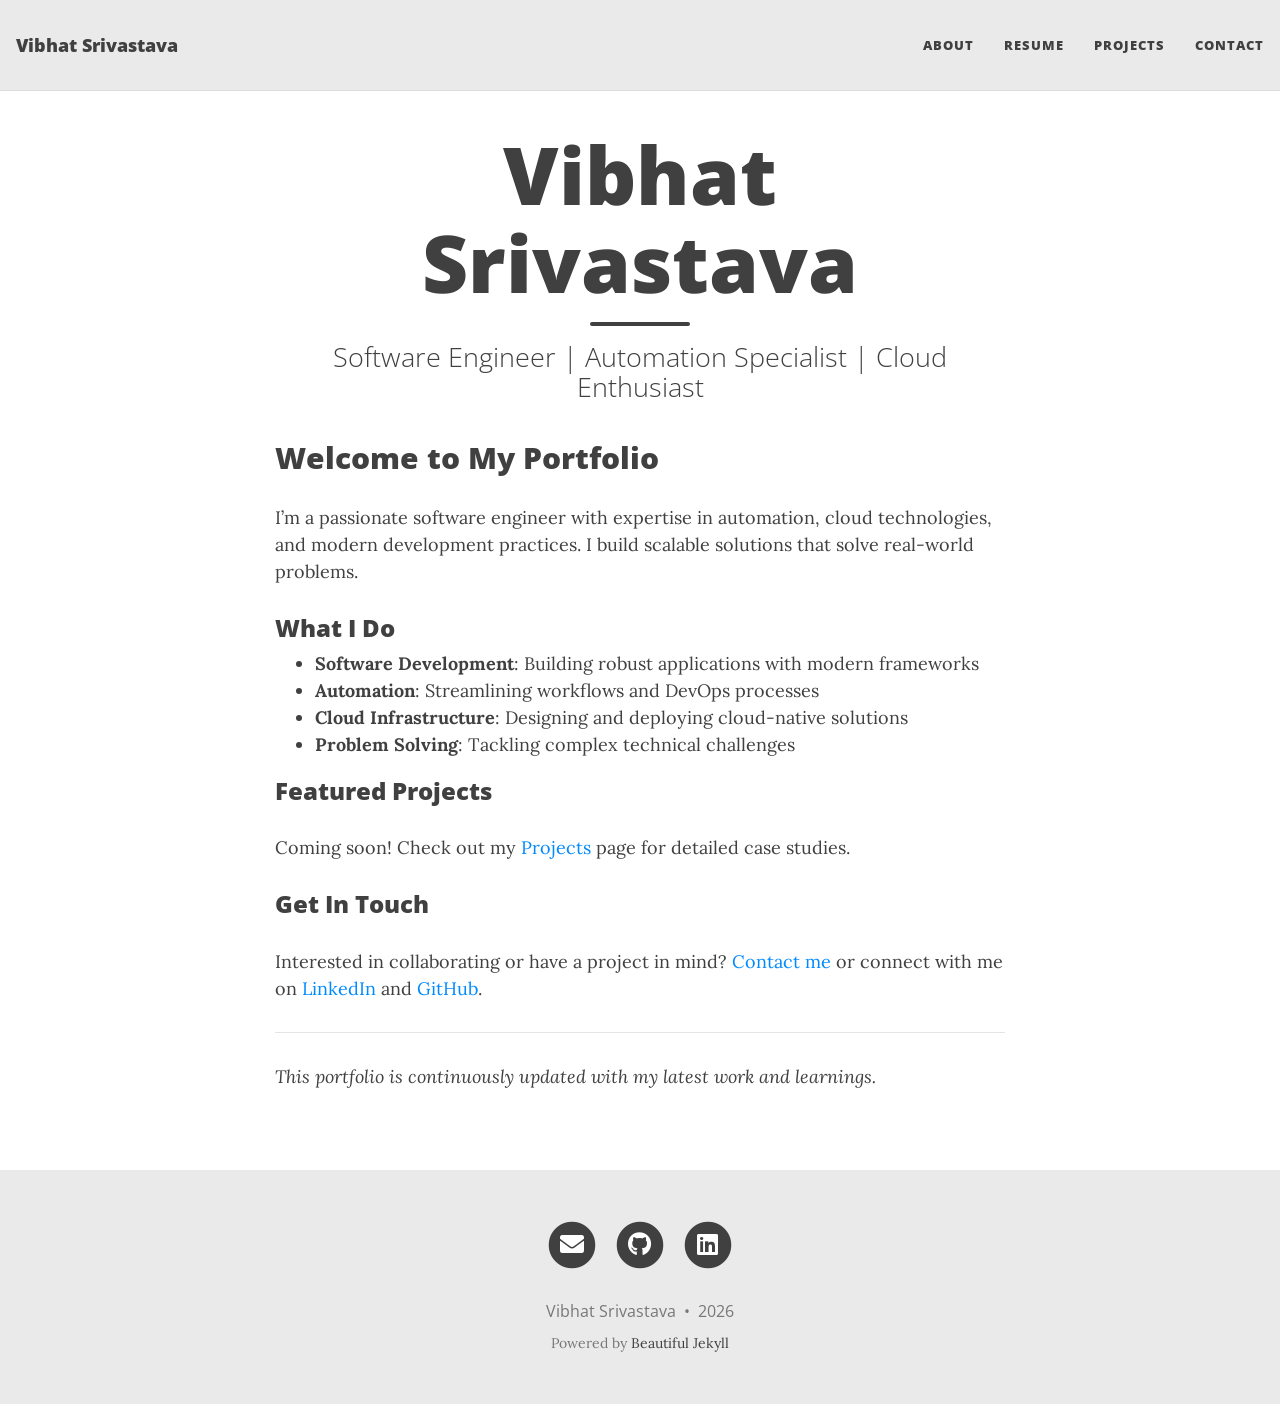
==== index.html @ f40b80e8 "Deploy from Profile_Builder vibhatsrivastava/Profile_Builder@65c40699f77dfc4fd9134f601253eb0b5673ef9" ====
<!DOCTYPE html>
<html lang="en">
<!-- Beautiful Jekyll 6.0.1 | Copyright Dean Attali 2023 -->
<head>
  <meta charset="utf-8">
  <meta name="viewport" content="width=device-width, initial-scale=1, shrink-to-fit=no">

  

  

  <title>Vibhat Srivastava</title>

  
  <meta name="author" content="Vibhat Srivastava">
  

  <meta name="description" content="Software Engineer | Automation Specialist | Cloud Enthusiast">

  

  

  

  

  

  

  


  
    
      
  <link href="https://stackpath.bootstrapcdn.com/bootstrap/4.4.1/css/bootstrap.min.css" rel="stylesheet" integrity="sha384-Vkoo8x4CGsO3+Hhxv8T/Q5PaXtkKtu6ug5TOeNV6gBiFeWPGFN9MuhOf23Q9Ifjh" crossorigin="anonymous">


    
      
  <link rel="stylesheet" href="https://cdnjs.cloudflare.com/ajax/libs/font-awesome/5.12.1/css/all.min.css">


    
      
  <link rel="stylesheet" href="https://fonts.googleapis.com/css?family=Lora:400,700,400italic,700italic">


    
      
  <link rel="stylesheet" href="https://fonts.googleapis.com/css?family=Open+Sans:300italic,400italic,600italic,700italic,800italic,400,300,600,700,800">


    
  

  
    
      <link rel="stylesheet" href="/assets/css/bootstrap-social.css">
    
      <link rel="stylesheet" href="/assets/css/beautifuljekyll.css">
    
  

  

  
  
  

  

  
  <meta property="og:site_name" content="Vibhat Srivastava">
  <meta property="og:title" content="Vibhat Srivastava">
  <meta property="og:description" content="Software Engineer | Automation Specialist | Cloud Enthusiast">

  

  
  <meta property="og:type" content="website">
  <meta property="og:url" content="https://serverautomation.in/">
  <link rel="canonical" href="https://serverautomation.in/">
  

  
  <meta name="twitter:card" content="summary">
  
  <meta name="twitter:site" content="@">
  <meta name="twitter:creator" content="@">

  <meta property="twitter:title" content="Vibhat Srivastava">
  <meta property="twitter:description" content="Software Engineer | Automation Specialist | Cloud Enthusiast">

  

  


  

  

</head>


<body>

  


  <nav class="navbar navbar-expand-xl navbar-light fixed-top navbar-custom top-nav-regular"><a class="navbar-brand" href="https://serverautomation.in/">Vibhat Srivastava</a><button class="navbar-toggler" type="button" data-toggle="collapse" data-target="#main-navbar" aria-controls="main-navbar" aria-expanded="false" aria-label="Toggle navigation">
    <span class="navbar-toggler-icon"></span>
  </button>

  <div class="collapse navbar-collapse" id="main-navbar">
    <ul class="navbar-nav ml-auto">
          <li class="nav-item">
            <a class="nav-link" href="/about">About</a>
          </li>
          <li class="nav-item">
            <a class="nav-link" href="/resume">Resume</a>
          </li>
          <li class="nav-item">
            <a class="nav-link" href="/projects">Projects</a>
          </li>
          <li class="nav-item">
            <a class="nav-link" href="/contact">Contact</a>
          </li></ul>
  </div>

  

  

</nav>





  <!-- TODO this file has become a mess, refactor it -->







<header class="header-section ">

<div class="intro-header no-img">
  <div class="container-md">
    <div class="row">
      <div class="col-xl-8 offset-xl-2 col-lg-10 offset-lg-1">
        <div class="page-heading">
          <h1>Vibhat Srivastava</h1>
          
            
              <hr class="small">
              <span class="page-subheading">Software Engineer | Automation Specialist | Cloud Enthusiast</span>
            
          

          
        </div>
      </div>
    </div>
  </div>
</div>
</header>





<div class=" container-md " role="main">
  <div class="row">
    <div class=" col-xl-8 offset-xl-2 col-lg-10 offset-lg-1 ">
      

      <h2 id="welcome-to-my-portfolio">Welcome to My Portfolio</h2>

<p>I’m a passionate software engineer with expertise in automation, cloud technologies, and modern development practices. I build scalable solutions that solve real-world problems.</p>

<h3 id="what-i-do">What I Do</h3>

<ul>
  <li><strong>Software Development</strong>: Building robust applications with modern frameworks</li>
  <li><strong>Automation</strong>: Streamlining workflows and DevOps processes</li>
  <li><strong>Cloud Infrastructure</strong>: Designing and deploying cloud-native solutions</li>
  <li><strong>Problem Solving</strong>: Tackling complex technical challenges</li>
</ul>

<h3 id="featured-projects">Featured Projects</h3>

<p>Coming soon! Check out my <a href="/projects">Projects</a> page for detailed case studies.</p>

<h3 id="get-in-touch">Get In Touch</h3>

<p>Interested in collaborating or have a project in mind? <a href="/contact">Contact me</a> or connect with me on <a href="https://linkedin.com/in/vibhat-srivastava">LinkedIn</a> and <a href="https://github.com/vibhatsrivastava">GitHub</a>.</p>

<hr />

<p><em>This portfolio is continuously updated with my latest work and learnings.</em></p>




<!-- role="list" needed so that `list-style: none` in Safari doesn't remove the list semantics -->
<ul class="posts-list list-unstyled" role="list">
  
</ul>




      

      

    </div>
  </div>
</div>


  <footer>
  <div class="container-md beautiful-jekyll-footer">
    <div class="row">
      <div class="col-xl-8 offset-xl-2 col-lg-10 offset-lg-1">
      <ul class="list-inline text-center footer-links"><li class="list-inline-item">
    <a href="mailto:your-email@example.com" title="Email me">
      <span class="fa-stack fa-lg" aria-hidden="true">
        <i class="fas fa-circle fa-stack-2x"></i>
        <i class="fas fa-envelope fa-stack-1x fa-inverse"></i>
      </span>
      <span class="sr-only">Email me</span>
   </a>
  </li><li class="list-inline-item">
    <a href="https://github.com/vibhatsrivastava" title="GitHub">
      <span class="fa-stack fa-lg" aria-hidden="true">
        <i class="fas fa-circle fa-stack-2x"></i>
        <i class="fab fa-github fa-stack-1x fa-inverse"></i>
      </span>
      <span class="sr-only">GitHub</span>
   </a>
  </li><li class="list-inline-item">
    <a href="https://linkedin.com/in/vibhat-srivastava" title="LinkedIn">
      <span class="fa-stack fa-lg" aria-hidden="true">
        <i class="fas fa-circle fa-stack-2x"></i>
        <i class="fab fa-linkedin fa-stack-1x fa-inverse"></i>
      </span>
      <span class="sr-only">LinkedIn</span>
   </a>
  </li></ul>

      
      <p class="copyright text-muted">
      
        Vibhat Srivastava
        &nbsp;&bull;&nbsp;
      
      2026

      

      

      

      </p>
      <p class="theme-by text-muted">
        Powered by
        <a href="https://beautifuljekyll.com">Beautiful Jekyll</a>
      </p>
      </div>
    </div>
  </div>
</footer>


  
  
    
  <script src="https://code.jquery.com/jquery-3.5.1.slim.min.js" integrity="sha256-4+XzXVhsDmqanXGHaHvgh1gMQKX40OUvDEBTu8JcmNs=" crossorigin="anonymous"></script>


  
    
  <script src="https://cdn.jsdelivr.net/npm/popper.js@1.16.0/dist/umd/popper.min.js" integrity="sha384-Q6E9RHvbIyZFJoft+2mJbHaEWldlvI9IOYy5n3zV9zzTtmI3UksdQRVvoxMfooAo" crossorigin="anonymous"></script>


  
    
  <script src="https://stackpath.bootstrapcdn.com/bootstrap/4.4.1/js/bootstrap.min.js" integrity="sha384-wfSDF2E50Y2D1uUdj0O3uMBJnjuUD4Ih7YwaYd1iqfktj0Uod8GCExl3Og8ifwB6" crossorigin="anonymous"></script>


  



  
    <!-- doing something a bit funky here because I want to be careful not to include JQuery twice! -->
    
      <script src="/assets/js/beautifuljekyll.js"></script>
    
  









</body>
</html>
---- assets/css/beautifuljekyll.css ----
@import url("pygment_highlights.css");

/* --- General --- */

html {
  font-size: 100%
}

body {
  font-family: 'Lora', 'Times New Roman', serif;
  font-size: 1.125rem;
  color: #404040;
  position: relative;
  background-color: #FFFFFF;
  
  overflow-wrap: break-word;
}
p {
  line-height: 1.5;
  margin: 1.875rem 0;
}
h1,h2,h3,h4,h5,h6 {
  font-family: 'Open Sans', 'Helvetica Neue', Helvetica, Arial, sans-serif;
  font-weight: 800;
  line-height: 1.1;
}
h1 {
  font-size: 2.25rem;
}
h2 {
  font-size: 1.875rem;
}
h3 {
  font-size: 1.5rem;
}
h4 {
  font-size: 1.125rem;
}
h1, h2, h3, h4 {
  margin-top: 1.25rem;
}
a {
  color: #008AFF;
}
a:hover,
a:focus {
  color: #0085A1;
}
blockquote {
  color: #808080;
  font-style: italic;
}
blockquote p:first-child {
  margin-top: 0;
}
hr.small {
  max-width: 6.25rem;
  margin: 1rem auto;
  border-width: 0.25rem;
  border-color: inherit;
  border-radius: 0.1875rem;
}

/* fix in-page anchors to not be behind fixed header */
:target:before {
  content: "";
  display: block;
  height: 3.125rem; /* navbar height */
  margin: -3.125rem 0 0;
}

.hideme {
  display: none;
}

::-moz-selection {
  color: #fff;
  text-shadow: none;
  background-color: #0085A1;
}
::selection {
  color: #fff;
  text-shadow: none;
  background-color: #0085A1;
}
img::selection {
  color: #fff;
  background: transparent;
}
img::-moz-selection {
  color: #fff;
  background: transparent;
}

img {
  max-width: 100%;
}

.linked-section {
  padding-top: 3.75rem;
  margin-top: -1.5625rem;
}

/* Comments */

.disqus-comments {
  margin-top: 1.875rem;
}

@media (min-width: 768px) {
  .disqus-comments {
    margin-top: 2.5rem;
  }
}

/* --- Navbar --- */

.navbar-custom {
  background-color: #EAEAEA;
  border-bottom: 1px solid #DDDDDD;
  font-family: 'Open Sans', 'Helvetica Neue', Helvetica, Arial, sans-serif;
  
  -webkit-transition: padding .5s ease-in-out;
  -moz-transition: padding .5s ease-in-out;
  transition: padding .5s ease-in-out;
}

.navbar-custom,
.navbar-custom.top-nav-short,
.navbar-custom.top-nav-short-permanent {
  padding-top: 0;
  padding-bottom: 0;
}

.navbar-custom .navbar-brand {
  line-height: 1.5;
  padding-top: 0.625rem;
  padding-bottom: 0.625rem;
  font-size: 1.125rem;
}

.navbar-custom .navbar-brand-logo {
  -webkit-transition: padding .5s ease-in-out;
  -moz-transition: padding .5s ease-in-out;
  transition: padding .5s ease-in-out;
}

.navbar-custom .navbar-brand-logo,
.navbar-custom.top-nav-short .navbar-brand-logo,
.navbar-custom.top-nav-short-permanent .navbar-brand-logo {
  padding-top: 0.3125rem;
  padding-bottom: 0.3125rem;
}

.navbar-custom .navbar-brand-logo img {
  -webkit-transition: height .5s ease-in-out;
  -moz-transition: height .5s ease-in-out;
  transition: height .5s ease-in-out;
}

.navbar-custom .navbar-brand-logo img,
.navbar-custom.top-nav-short .navbar-brand-logo img,
.navbar-custom.top-nav-short-permanent .navbar-brand-logo img {
  height: 2.5rem;
}

.navbar-custom .navbar-nav .nav-item {
  text-transform: uppercase;
  font-size: 0.8125rem;
  letter-spacing: 0.0625rem;
}

.navbar-custom .navbar-nav .nav-link {
  padding-top: 0;
  padding-bottom: 0;
  line-height: 1.25rem;
  padding-top: 0.9375rem;
  padding-bottom: 0.9375rem;
}

.navbar-custom .navbar-brand,
.navbar-custom .navbar-nav .nav-link {
  font-weight: 800;
  color: #404040;
}

.navbar-toggler {
  font-size: 1rem;
  margin: 0.5rem 0;
}
.navbar-custom .navbar-toggler:focus,
.navbar-custom .navbar-toggler:hover {
  background-color: initial;
}

.navbar-custom .navbar-toggler[aria-expanded="true"] {
  background-color: rgba(0, 0, 0, 0.2);
}

.dropdown-toggle::after {
  border-width: 0.4em;
}

@media (min-width: 1200px) {
  .navbar-custom {
    padding-top: 1.25rem;
    padding-bottom: 1.25rem;
  }

  .navbar-custom .navbar-brand-logo {
    padding-top: 0;
    padding-bottom: 0;
  }

  .navbar-custom .navbar-brand-logo img {
    height: 3.125rem;
  }

  .navbar-expand-xl .navbar-nav .nav-link {
    padding-left: 0.9375rem;
    padding-right: 0.9375rem;
  }

  .navbar-expand-xl .navbar-nav .nav-item:not(.dropdown):last-child .nav-link {
    padding-right: 0;
  }
}

@media (min-width: 1200px) {
  .navbar-custom .nav-item.dropdown:hover {
    background: rgba(0, 0, 0, 0.1);
  }
}

.navbar-custom .nav-item.dropdown.show {
  background: rgba(0, 0, 0, 0.2);
}

.navbar-custom .nav-item.dropdown .dropdown-menu {
  margin-top: 0;
  font-size: 1em;
  border: 0;
  padding: 0;
  
  min-width: 0;
  width: 100%;
  word-break: break-word;
  
}

.navbar-custom .nav-item.dropdown .dropdown-menu .dropdown-item {
  padding: 0.625rem;
  background-color: #EAEAEA;
  text-decoration: none !important;
  font-weight: normal;
  color: #404040;
  
  white-space: normal;
  
}

@media (min-width: 1200px) {
  .navbar-custom .nav-item.dropdown .dropdown-menu {
    text-align: center;
  }

  .navbar-custom .nav-item.dropdown .dropdown-menu .dropdown-item {
    padding-left: 0.625rem;
    border: 1px solid #DDDDDD;
    border-width: 0 1px 1px;
  }

  .navbar-custom .nav-item.dropdown .dropdown-menu .dropdown-item:first-child {
    border-top-width: 1px;
  }
}

@media (max-width: 1199px) {
  .navbar-custom .navbar-collapse {
    border-top: 1px solid #DDDDDD;
    margin: 0 -1rem;
  }

  .navbar-custom .navbar-nav {
    padding: 0.5rem 0;
  }

  .navbar-custom .navbar-nav .nav-link {
    padding: 0.675rem 0 0.675rem 1rem;
  }

  .navbar-custom .nav-item.dropdown.show {
    background: rgba(0, 0, 0, 0.2);
  }

  .navbar-custom .nav-item.dropdown .dropdown-menu .dropdown-item {
    padding-left: 2rem;
  }
}
.navbar-custom .navbar-brand:hover,
.navbar-custom .navbar-brand:focus ,
.navbar-custom .navbar-nav .nav-link:hover,
.navbar-custom .navbar-nav .nav-link:focus,
.navbar-custom .navbar-nav .dropdown-menu .dropdown-item:hover,
.navbar-custom .navbar-nav .dropdown-menu .dropdown-item:focus {
  color: #0085A1;
}

.navbar-custom .avatar-container {
  position: absolute;
  left: 50%;
  width: 3.125rem;
  bottom: -1.5rem;
  transition: opacity 0.5s ease-in-out;
  -webkit-transition: opacity 0.5s ease-in-out;
  -moz-transition: opacity 0.5s ease-in-out;
}
.navbar-custom.top-nav-short .avatar-container {
  opacity: 0;
  visibility: hidden;
  transition: visibility linear 0.5s, opacity 0.5s ease-in-out;
  -webkit-transition: visibility linear 0.5s, opacity 0.5s ease-in-out;
  -moz-transition: visibility linear 0.5s, opacity 0.5s ease-in-out;
}

.navbar-custom .avatar-container .avatar-img-border {
  width: 100%;
  margin-left: -50%;
  
    border-radius: 50%;
    box-shadow: 0 0 0.5rem rgba(0, 0, 0, .8);
    -webkit-box-shadow: 0 0 0.3125rem rgba(0, 0, 0, .8);
    -moz-box-shadow: 0 0 0.5rem rgba(0, 0, 0, .8);
  
}
.navbar-custom .avatar-container .avatar-img {
  width: 100%;
  
    border-radius: 50%;
  
  display: block;
}

.navbar-custom.top-nav-expanded .avatar-container {
  display: none;
}

@media (min-width: 1200px) {
  .navbar-custom.top-nav-regular .avatar-container {
    width: 6.25rem;
    bottom: -1.9375rem;
  }

  .navbar-custom.top-nav-regular .avatar-container .avatar-img-border {
    width: 100%;
    
    box-shadow: 1px 1px 2px rgba(0, 0, 0, .8);
    -webkit-box-shadow: 1px 1px 2px rgba(0, 0, 0, .8);
    -moz-box-shadow: 1px 1px 2px rgba(0, 0, 0, .8);
    
  }

  .navbar-custom.top-nav-regular .avatar-container .avatar-img {
    width: 100%;
  }
}

/* --- Footer --- */

footer {
  padding: 1.875rem 0;
  border-top: 1px #EAEAEA solid;
  margin-top: 3.125rem;
  font-size: 0.875rem;
  background-color: #EAEAEA;
  
}

footer p.text-muted {
  color: #777777 !important;
}

footer a {
  color: #404040;
}

footer a:hover,
footer a:focus {
  color: #0085A1;
}

footer .list-inline {
  margin: 0;
  padding: 0;
  margin-bottom: 1.875rem;
}
footer .copyright {
  font-family: 'Open Sans', 'Helvetica Neue', Helvetica, Arial, sans-serif;
  text-align: center;
  margin-bottom: 0;
  margin-top: 0;
}
footer .theme-by {
  text-align: center;
  margin: 0.625rem 0 0;
}
footer .footer-custom-content {
  text-align: center;
  margin-bottom: 0.9375rem;
  font-family: 'Open Sans', 'Helvetica Neue', Helvetica, Arial, sans-serif;
}

@media (min-width: 768px) {
  footer {
    padding: 3.125rem 0;
  }
  footer .footer-links {
    font-size: 1.125rem;
  }
  footer .copyright {
    font-size: 1rem;
  }
  footer .footer-custom-content {
    font-size: 1rem;
  }
}

/* --- Post preview (feed) --- */

.posts-list {
    margin: 0;
}

.post-preview {
  padding: 1.25rem 0;
  border-bottom: 1px solid #eee;
  overflow: hidden;
}

@media (min-width: 768px) {
  .post-preview {
    padding: 2.1875rem 0;
  }
}

.post-preview:last-child {
  border-bottom: 0;
}

.post-preview a {
  text-decoration: none;
  font-family: 'Open Sans', 'Helvetica Neue', Helvetica, Arial, sans-serif;
  color: #404040;
}

.post-preview a:focus,
.post-preview a:hover {
  text-decoration: none;
  color: #0085A1;
}

.post-preview .post-title {
  font-size: 1.875rem;
  margin-top: 0;
}
.post-preview .post-subtitle {
  margin: 0;
  font-weight: 300;
  margin-bottom: 0.625rem;
}
.post-preview .post-meta,
.post-heading .post-meta {
  color: #808080;
  font-size: 1.125rem;
  font-style: italic;
  margin: 0 0 0.625rem;
  font-family: 'Lora', 'Times New Roman', serif;
}
.post-heading .post-meta {
  display: inline-block;
}
@media (max-width: 767px) {
  .post-heading .post-meta {
    display: block;
    margin-bottom: 0;
  }
}
.post-heading .post-meta .middot {
  margin: 0 0.625rem;
}
.post-preview .post-entry {
  width: 100%;
}
.post-preview .post-image {
  float: right;
  margin-left: 0.625rem;
  height: 12rem;
  width: 12rem;
}
.post-preview .post-image {
  filter: grayscale(40%);
}
.post-preview .post-image:hover {
  filter: grayscale(0%);
}
.post-preview .post-image img {
  max-height: 100%;
  max-width: 100%;
}
.post-preview .post-image-short {
  margin-top: -2.1875rem;
}
@media (max-width: 767px) {
  .post-preview .post-image {
    height: 9rem;
    width: 9rem;
  }
  .post-preview .post-image-short {
    margin-top: 0;
  }
}
.post-preview .post-image-small {
  width: 100%;
  height: 100%;
  text-align: center;
  display: none;
}
.post-preview .post-image-small img {
  max-width: 6.25rem;
  max-height: 6.25rem;
}
@media (max-width: 500px) {
  .post-preview .post-image {
    display: none;
  }
  .post-preview .post-image-small {
    display: block;
  }
}

.post-preview .post-read-more {
  font-weight: 800;
}

@media (min-width: 768px) {
  .post-preview .post-title {
    font-size: 2.25rem;
  }
}

/* --- Tags --- */

.blog-tags {
  font-family: 'Open Sans', 'Helvetica Neue', Helvetica, Arial, sans-serif;
  font-size: 0.9375rem;
  margin: 1.875rem 0;
}

.blog-tags span {
  color: #404040;
  opacity: 0.8;
}

.blog-tags .list-inline-item {
  margin-right: 0;
}

.blog-tags a {
  color: #404040;
  text-decoration: none;
  padding: 0 0.3125rem;
  opacity: 0.8;
  border: 1px solid transparent;
  border-radius: 0.1875rem;
}

.blog-tags a:hover {
  opacity: 1;
  color: #404040;
  border-color: #404040;
}

.post-preview .blog-tags {
  margin-top: 0.3125rem;
  margin-bottom: 0;
}

@media (min-width: 768px) {
  .post-preview .blog-tags {
    margin-top: 0.625rem;
  }
}

/* Tags page */

.tag-btn {
  margin: 0.3125rem;
}

#full-tags-list {
  font-family: 'Open Sans', 'Helvetica Neue', Helvetica, Arial, sans-serif;
}

#full-tags-list .tag-entry {
  margin: 0 0 0.9375rem 1.5625rem;
}

#full-tags-list .tag-entry a {
  font-size: 1.25rem;
}

#full-tags-list .tag-entry .entry-date {
  color: #808080;
  font-style: italic;
  font-size: 1rem;
}

/* --- Post and page headers --- */

.intro-header {
  margin: 5rem 0 1.25rem;
  position: relative;
}
.intro-header.big-img {
  background: no-repeat center center;
  -webkit-background-size: cover;
  -moz-background-size: cover;
  background-size: cover;
  -o-background-size: cover;
  margin-top: 3.1875rem; /* The small navbar is 50px tall + 1px border */
  margin-bottom: 2.1875rem;
}
nav.top-nav-short-permanent ~ header > .intro-header {
  margin-top: 5rem;
}
nav.top-nav-short-permanent ~ header > .intro-header.big-img {
  margin-top: 3.1875rem;
}
.intro-header.big-img .big-img-transition {
  position: absolute;
  width: 100%;
  height: 100%;
  opacity: 0;
  background: no-repeat center center;
  -webkit-background-size: cover;
  -moz-background-size: cover;
  background-size: cover;
  -o-background-size: cover;
  -webkit-transition: opacity 1s linear;
  -moz-transition: opacity 1s linear;
  transition: opacity 1s linear;
}
.intro-header .page-heading {
  text-align: center;
}
.intro-header.big-img .page-heading,
.intro-header.big-img .post-heading {
  padding: 6.25rem 0;
  color: #FFF;
  text-shadow: 1px 1px 3px #000;
}
.intro-header .page-heading h1 {
  margin-top: 0;
  font-size: 3.125rem;
}
.intro-header .post-heading h1 {
  margin-top: 0;
  font-size: 2.1875rem;
}
.intro-header .page-heading .page-subheading,
.intro-header .post-heading .post-subheading {
  font-size: 1.6875rem;
  line-height: 1.1;
  display: block;
  font-family: 'Open Sans', 'Helvetica Neue', Helvetica, Arial, sans-serif;
  font-weight: 300;
  margin: 0.625rem 0 0;
}
.intro-header .post-heading .post-subheading {
  margin-bottom: 1.25rem;
}
.intro-header.big-img .page-heading .page-subheading,
.intro-header.big-img .post-heading .post-subheading {
  font-weight: 400;
}
.intro-header.big-img .page-heading hr {
  box-shadow: 1px 1px 3px #000;
  -webkit-box-shadow: 1px 1px 3px #000;
  -moz-box-shadow: 1px 1px 3px #000;
}
.intro-header.big-img .post-heading .post-meta {
  color: #EEE;
}
.intro-header.big-img .img-desc {
  background: rgba(30, 30, 30, 0.6);
  position: absolute;
  padding: 0.3125rem 0.625rem;
  font-size: 0.6875rem;
  color: #EEE;
  font-family: 'Open Sans', 'Helvetica Neue', Helvetica, Arial, sans-serif;
  right: 0;
  bottom: 0;
  display: none;
}
@media (min-width: 1200px) {
  .intro-header {
    margin-top: 8.125rem;
  }
  .intro-header.big-img {
    margin-top: 5.6875rem; /* Full navbar is small navbar + 20px padding on each side when expanded */
  }
  .intro-header.big-img .page-heading,
  .intro-header.big-img .post-heading {
    padding: 9.375rem 0;
  }
  .intro-header .page-heading h1 {
    font-size: 5rem;
  }
  .intro-header .post-heading h1 {
    font-size: 3.125rem;
  }
  .intro-header.big-img .img-desc {
    font-size: 0.875rem;
  }
}

.header-section.has-img .no-img {
  margin-top: 0;
  background-color: #FCFCFC;
  margin: 0 0 2.5rem;
  padding: 1.25rem 0;
  box-shadow: 0 0 0.3125rem #AAA;
}
/* Many phones are 320 or 360px, so make sure images are a proper aspect ratio in those cases */
.header-section.has-img .intro-header.no-img {
  display: none;
}
@media (max-width: 365px) {
  .header-section.has-img .intro-header.no-img {
    display: block;
  }
  .intro-header.big-img {
    width: 100%;
    height: 13.75rem;
  }
  .intro-header.big-img .page-heading,
  .intro-header.big-img .post-heading {
    display: none;
  }
  .header-section.has-img .big-img {
    margin-bottom: 0;
  }
}
@media (max-width: 325px) {
  .intro-header.big-img {
    height: 12.5rem;
  }
}

#header-gh-btns {
  margin-bottom: 0.9375rem;
}
@media (max-width: 500px) {
  #header-gh-btns > iframe {
    display: block;
    margin-bottom: 0.3125rem;
  }
}

/* --- Pagination --- */

.pagination {
  margin: 0.625rem 0 0;
  justify-content: space-between;
}

.pagination.blog-pager {
  margin-top: 0;
}

.pagination .page-item.next {
  margin-left: auto;
}

@media (min-width: 768px) {
  .pagination.blog-pager {
    margin-top: 0.625rem;
  }
}

.pagination .page-item .page-link {
  font-family: 'Open Sans', 'Helvetica Neue', Helvetica, Arial, sans-serif;
  text-transform: uppercase;
  font-size: 0.875rem;
  font-weight: 800;
  letter-spacing: 1px;
  padding: 0.625rem 0.3125rem;
  background-color: #FFF;
  border-radius: 0;
  color: #404040;
}
@media (min-width: 768px) {
  .pagination .page-item .page-link {
    padding: 0.9375rem 1.5625rem;
  }
}
.pagination .page-item .page-link:hover,
.pagination .page-item .page-link:focus {
  color: #FFF;
  border: 1px solid #0085A1;
  background-color: #0085A1;
}

/* --- Tables --- */

table {
  padding: 0;
}
table tr {
  border-top: 1px solid #cccccc;
  background-color: #ffffff;
  margin: 0;
  padding: 0;
}
table tr:nth-child(2n) {
  background-color: #f8f8f8;
}
table tr th {
  font-weight: bold;
  border: 1px solid #cccccc;
  text-align: left;
  margin: 0;
  padding: 0.375rem 0.8125rem;
}
table tr td {
  border: 1px solid #cccccc;
  text-align: left;
  margin: 0;
  padding: 0.375rem 0.8125rem;
}
table tr th :first-child,
table tr td :first-child {
  margin-top: 0;
}
table tr th :last-child,
table tr td :last-child {
  margin-bottom: 0;
}

/* --- Code blocks --- */

code {
  padding: 0.125rem 0.25rem;
  color: #c7254e;
  background-color: #f9f2f4;
  border-radius: 0.25rem;
}

pre code {
  padding: 0;
  background-color: transparent;
  border-radius: 0;
}

pre {
  font-size: 0.875rem;
  line-height: 1.5em;
  border-radius: 0.25rem;
  padding: 0.59375rem;
}
.highlight pre {
  border: none;
  background: none;
  margin: 0;
}
.highlight > pre {
  background-image: linear-gradient(
    rgba(0,0,0,0.03), rgba(0,0,0,0.03) 1.5em, rgba(0,0,0,0.02) 1.5em, rgba(0,0,0,0.02) 3em);
  background-size: auto 3em;
  background-position-y: 0.625rem;
  border: 1px solid rgba(0,0,0,0.1);
  border-left: 0.4375rem solid #444;
}
.highlight > pre:not([class~="highlight"]) { /* code block with line number */
  padding: 0;
}
.highlight table,
.highlight tr,
.highlight td { /* to be removed after fixing table styles */
  border: none;
  background: none;
  padding: 0;
  margin: 0;
}
.highlight pre.lineno {
  color: rgba(0,0,0,0.3);
  border-radius: 0;
  border-right: 2px solid #444;
}

/* Make line numbers unselectable: excludes line numbers from copy-paste user ops */
.lineno {
  -webkit-user-select: none;
     -moz-user-select: none;
      -ms-user-select: none;
          user-select: none;
}
.lineno::selection, .lineno::-moz-selection {
  background: none;
}

/* Fix table border github gist snippets */

.gist, .gist-file table tr {
  border: unset;
}

.gist, .gist-file table tr td {
  border: unset;
}

/* --- Social media sharing section --- */

#social-share-section {
  margin-bottom: 1.875rem;
  margin-top: 1.875rem;
}

/* --- Notification boxes --- */
.box-note,
.box-warning,
.box-error,
.box-success {
  padding: 0.9375rem 0.9375rem 0.9375rem 0.625rem;
  margin: 1.25rem 1.25rem 1.25rem 0.3125rem;
  border: 1px solid #eee;
  border-left-width: 0.3125rem;
  border-radius: 0.3125rem 0.1875rem 0.1875rem 0.3125rem;
}

.box-note {
  background-color: #eee;
  border-left-color: #2980b9;
}

.box-warning {
  background-color: #fdf5d4;
  border-left-color: #f1c40f;
}

.box-error {
  background-color: #f4dddb;
  border-left-color: #c0392b;
}

.box-success {
  background-color: #98FB98;
  border-left-color: #3CB371;
}

/* --- Misc blog post styles --- */

.blog-post :first-child {
  margin-top: 0;
}

.blog-post img {
  max-width: 100%;
}

.blog-post .caption {
  text-align: center;
  font-size: 0.875rem;
  padding: 0.625rem;
  font-style: italic;
  color: #777;
  margin: 0;
  display: block;
  border-bottom-right-radius: 0.3125rem;
  border-bottom-left-radius: 0.3125rem;
}

.blog-post hr {
  max-width: 25%;
  border-width: 0.25rem;
  border-radius: 0.1875rem;
  border-color: #808080;
}

.blog-post blockquote {
  padding: 0.625rem 1.25rem;
  margin: 0 0 1.25rem;
  font-size: 1.1rem;
  border-left: 0.3125rem solid #eee;
}

.blog-post blockquote p:last-child {
  margin-bottom: 0;
}

.center {
  display: block;
  margin: 0 auto;
}

/* Search bar */
#beautifuljekyll-search-overlay {
  display: none;
  z-index: 999999;
  position: fixed;
  background: rgba(0,0,0,0.9);
  left: 0;
  right: 0;
  top: 0;
  bottom: 0;
  text-align: center;
  padding: 1rem;
}
#nav-search-exit {
  position: absolute;
  top: 1.5rem;
  cursor: pointer;
  right: 25%;
  margin-right: 2rem;
  color: #555;
  font-size: 2rem;
  line-height: 2rem;
  font-weight: bold;
}
#nav-search-exit:hover {
  color: #000;
}
#nav-search-input {
  text-align: center;
  background: #e7edee;
  margin: auto;
  display: block;
  font-size: 2rem;
  width: 50%;
  transition: width 300ms ease;
  color: #222;
  border-radius: 5rem;
  outline: none;
  border: none;
  padding: 0 3rem;
}
@media (max-width: 1199px) {
  #nav-search-input {
    width: 75%;
  }
  #nav-search-exit {
    right: 12.5%;
  }
}
@media (max-width: 767px) {
  #nav-search-input {
    width: 100%;
  }
  #nav-search-exit {
    right: 0;
  }
}
#nav-search-input:focus {
  background: #f3f8fe;
  box-shadow: 0px 0.15rem 1rem #e7f4ff;
  outline: none;
}

#nav-search-input::placeholder {
  color: #777;
}

#search-results-container {
  list-style: none;
  padding-left: unset;
  margin-top: 1.5rem;
  color: #fff;
  font-size: 1.5rem;
  max-height: calc(100vh - 6.5rem);
  overflow-y: auto;
}
#search-results-container a {
  color: #fff;
  text-decoration: none;
}
#search-results-container a:hover {
  color: #fff;
  text-decoration: underline;
}

#nav-search-icon {
  display: inline-block;
}
#nav-search-text {
  display: none;
}

@media (max-width: 1199px) {
  #nav-search-icon {
    display: none;
  }
  #nav-search-text {
    display: inline-block;
  }
}
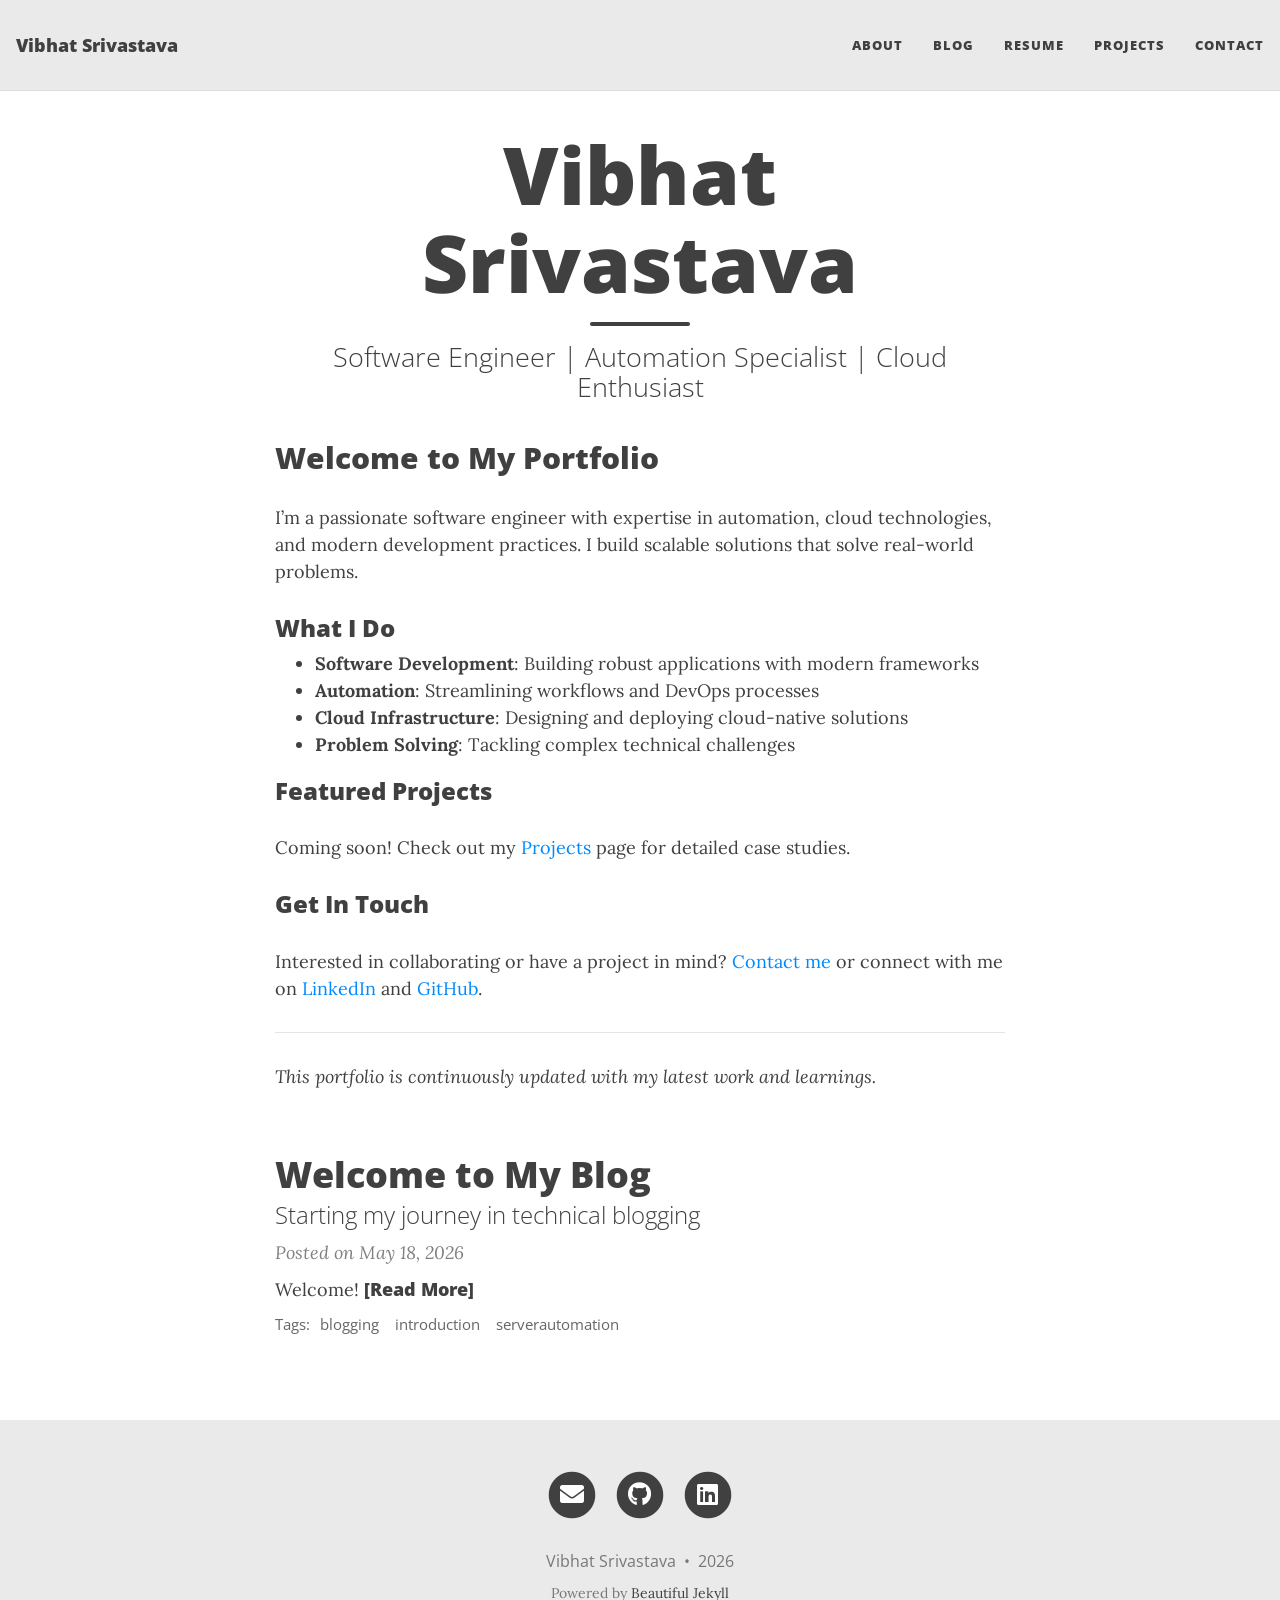
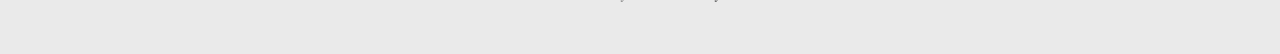
==== commit 387f6136: "Deploy from Profile_Builder vibhatsrivastava/Profile_Builder@71ae2418a0f03b18f9c251fdcc5a31d20ed606f" ====
--- a/index.html
+++ b/index.html
@@ -121,6 +121,9 @@
             <a class="nav-link" href="/about">About</a>
           </li>
           <li class="nav-item">
+            <a class="nav-link" href="/blog">Blog</a>
+          </li>
+          <li class="nav-item">
             <a class="nav-link" href="/resume">Resume</a>
           </li>
           <li class="nav-item">
@@ -212,6 +215,68 @@
 <!-- role="list" needed so that `list-style: none` in Safari doesn't remove the list semantics -->
 <ul class="posts-list list-unstyled" role="list">
   
+  <li class="post-preview">
+    <article>
+      
+
+      
+
+      <a href="https://serverautomation.in/blog/2026-05-18-welcome-to-my-blog/">
+        <h2 class="post-title">Welcome to My Blog</h2>
+
+        
+          <h3 class="post-subtitle">
+          Starting my journey in technical blogging
+          </h3>
+        
+      </a>
+
+      <p class="post-meta">
+        
+        Posted on May 18, 2026
+      </p>
+
+      
+
+      
+      
+
+      <div class="post-entry">
+        
+        Welcome!
+
+        
+        
+          <a href="https://serverautomation.in/blog/2026-05-18-welcome-to-my-blog/" class="post-read-more">[Read&nbsp;More]</a>
+        
+      </div>
+      
+
+      
+      <div class="blog-tags">
+        <span>Tags:</span>
+        <!-- role="list" needed so that `list-style: none` in Safari doesn't remove the list semantics -->
+        <ul class="d-inline list-inline" role="list">
+          
+          <li class="list-inline-item">
+            <a href="https://serverautomation.in/tags#blogging">blogging</a>
+          </li>
+          
+          <li class="list-inline-item">
+            <a href="https://serverautomation.in/tags#introduction">introduction</a>
+          </li>
+          
+          <li class="list-inline-item">
+            <a href="https://serverautomation.in/tags#serverautomation">serverautomation</a>
+          </li>
+          
+        </ul>
+      </div>
+      
+
+    </article>
+  </li>
+  
 </ul>
 
 
@@ -231,7 +296,7 @@
     <div class="row">
       <div class="col-xl-8 offset-xl-2 col-lg-10 offset-lg-1">
       <ul class="list-inline text-center footer-links"><li class="list-inline-item">
-    <a href="mailto:your-email@example.com" title="Email me">
+    <a href="mailto:vibhat.sri13@gmail.com" title="Email me">
       <span class="fa-stack fa-lg" aria-hidden="true">
         <i class="fas fa-circle fa-stack-2x"></i>
         <i class="fas fa-envelope fa-stack-1x fa-inverse"></i>
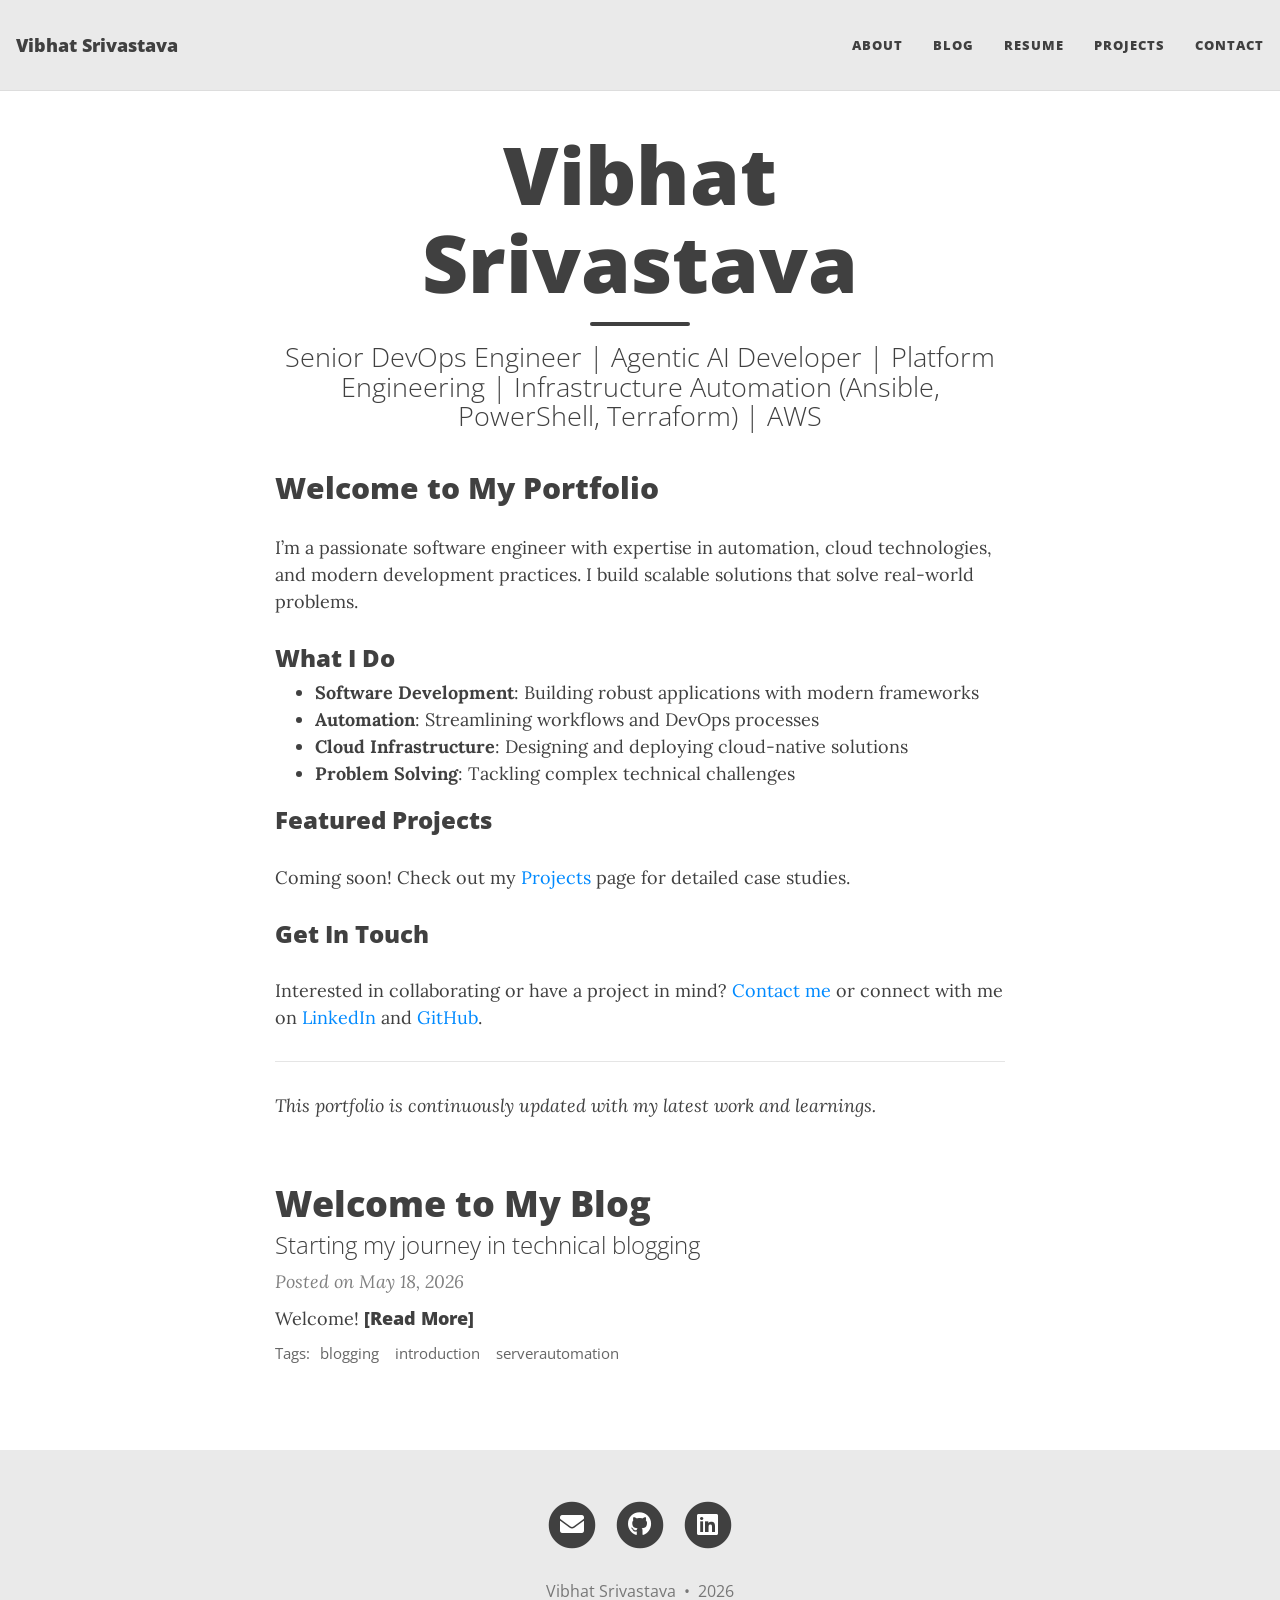
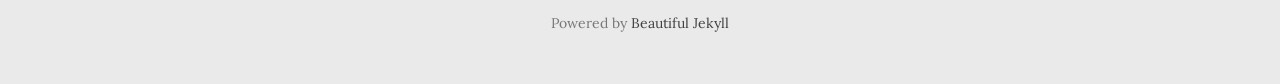
==== commit a7475f3c: "Deploy from Profile_Builder vibhatsrivastava/Profile_Builder@f6b07bee15fb7f382872ed13c09176ebbce04b1" ====
--- a/index.html
+++ b/index.html
@@ -15,7 +15,7 @@
   <meta name="author" content="Vibhat Srivastava">
   
 
-  <meta name="description" content="Software Engineer | Automation Specialist | Cloud Enthusiast">
+  <meta name="description" content="Senior DevOps Engineer | Agentic AI Developer | Platform Engineering | Infrastructure Automation (Ansible, PowerShell, Terraform) | AWS">
 
   
 
@@ -75,7 +75,7 @@
   
   <meta property="og:site_name" content="Vibhat Srivastava">
   <meta property="og:title" content="Vibhat Srivastava">
-  <meta property="og:description" content="Software Engineer | Automation Specialist | Cloud Enthusiast">
+  <meta property="og:description" content="Senior DevOps Engineer | Agentic AI Developer | Platform Engineering | Infrastructure Automation (Ansible, PowerShell, Terraform) | AWS">
 
   
 
@@ -92,7 +92,7 @@
   <meta name="twitter:creator" content="@">
 
   <meta property="twitter:title" content="Vibhat Srivastava">
-  <meta property="twitter:description" content="Software Engineer | Automation Specialist | Cloud Enthusiast">
+  <meta property="twitter:description" content="Senior DevOps Engineer | Agentic AI Developer | Platform Engineering | Infrastructure Automation (Ansible, PowerShell, Terraform) | AWS">
 
   
 
@@ -163,7 +163,7 @@
           
             
               <hr class="small">
-              <span class="page-subheading">Software Engineer | Automation Specialist | Cloud Enthusiast</span>
+              <span class="page-subheading">Senior DevOps Engineer | Agentic AI Developer | Platform Engineering | Infrastructure Automation (Ansible, PowerShell, Terraform) | AWS</span>
             
           
 
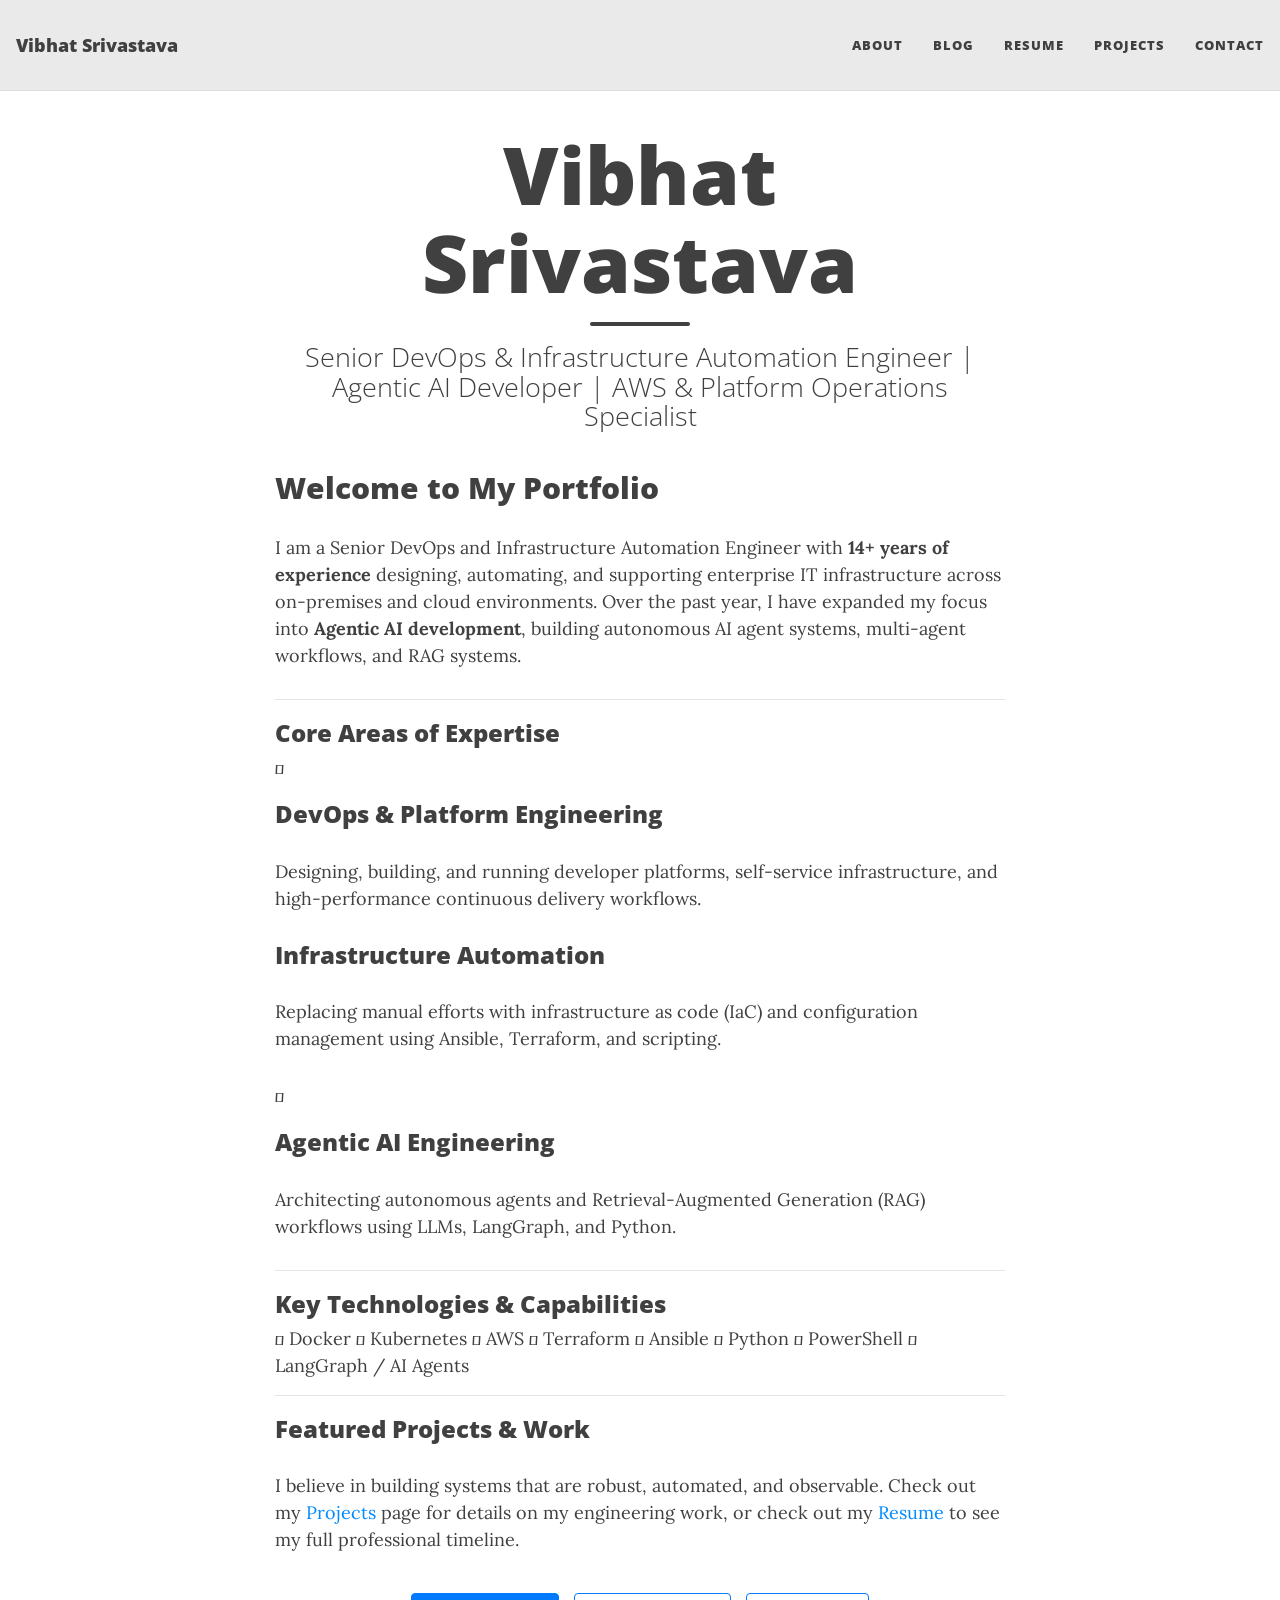
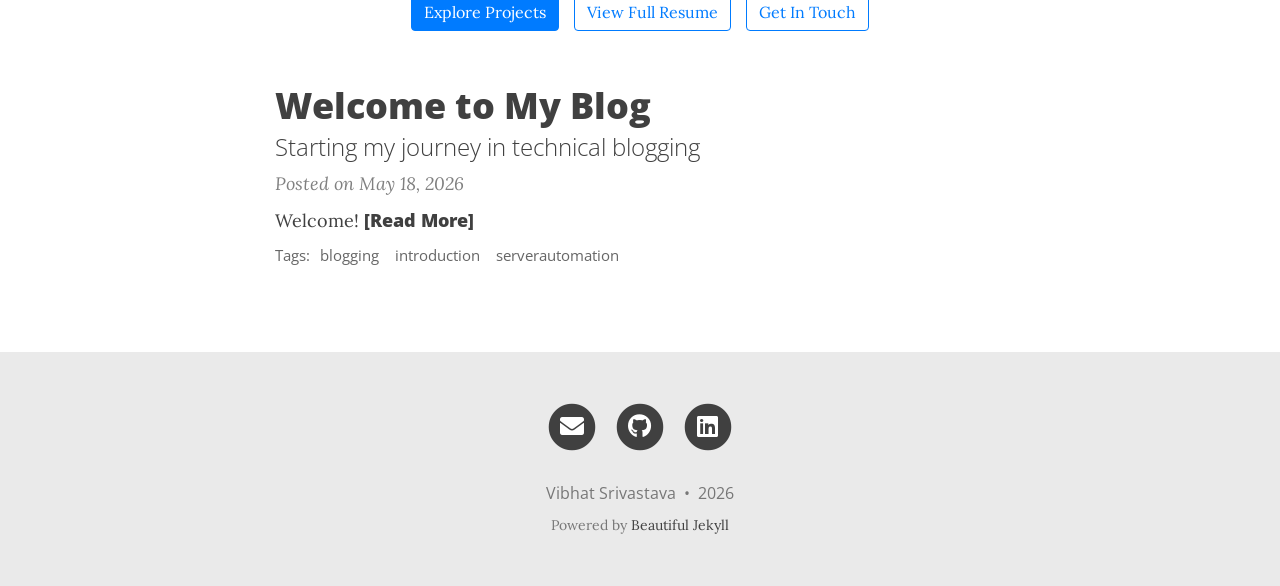
==== commit a1d2aaa2: "Deploy from Profile_Builder vibhatsrivastava/Profile_Builder@bb06747beb1f0cc02fcec56d8be55988c50766c" ====
--- a/index.html
+++ b/index.html
@@ -15,7 +15,7 @@
   <meta name="author" content="Vibhat Srivastava">
   
 
-  <meta name="description" content="Senior DevOps Engineer | Agentic AI Developer | Platform Engineering | Infrastructure Automation (Ansible, PowerShell, Terraform) | AWS">
+  <meta name="description" content="Senior DevOps &amp; Infrastructure Automation Engineer | Agentic AI Developer | AWS &amp; Platform Operations Specialist">
 
   
 
@@ -75,7 +75,7 @@
   
   <meta property="og:site_name" content="Vibhat Srivastava">
   <meta property="og:title" content="Vibhat Srivastava">
-  <meta property="og:description" content="Senior DevOps Engineer | Agentic AI Developer | Platform Engineering | Infrastructure Automation (Ansible, PowerShell, Terraform) | AWS">
+  <meta property="og:description" content="Senior DevOps &amp; Infrastructure Automation Engineer | Agentic AI Developer | AWS &amp; Platform Operations Specialist">
 
   
 
@@ -92,7 +92,7 @@
   <meta name="twitter:creator" content="@">
 
   <meta property="twitter:title" content="Vibhat Srivastava">
-  <meta property="twitter:description" content="Senior DevOps Engineer | Agentic AI Developer | Platform Engineering | Infrastructure Automation (Ansible, PowerShell, Terraform) | AWS">
+  <meta property="twitter:description" content="Senior DevOps &amp; Infrastructure Automation Engineer | Agentic AI Developer | AWS &amp; Platform Operations Specialist">
 
   
 
@@ -163,7 +163,7 @@
           
             
               <hr class="small">
-              <span class="page-subheading">Senior DevOps Engineer | Agentic AI Developer | Platform Engineering | Infrastructure Automation (Ansible, PowerShell, Terraform) | AWS</span>
+              <span class="page-subheading">Senior DevOps & Infrastructure Automation Engineer | Agentic AI Developer | AWS & Platform Operations Specialist</span>
             
           
 
@@ -186,28 +186,57 @@
 
       <h2 id="welcome-to-my-portfolio">Welcome to My Portfolio</h2>
 
-<p>I’m a passionate software engineer with expertise in automation, cloud technologies, and modern development practices. I build scalable solutions that solve real-world problems.</p>
-
-<h3 id="what-i-do">What I Do</h3>
-
-<ul>
-  <li><strong>Software Development</strong>: Building robust applications with modern frameworks</li>
-  <li><strong>Automation</strong>: Streamlining workflows and DevOps processes</li>
-  <li><strong>Cloud Infrastructure</strong>: Designing and deploying cloud-native solutions</li>
-  <li><strong>Problem Solving</strong>: Tackling complex technical challenges</li>
-</ul>
-
-<h3 id="featured-projects">Featured Projects</h3>
-
-<p>Coming soon! Check out my <a href="/projects">Projects</a> page for detailed case studies.</p>
-
-<h3 id="get-in-touch">Get In Touch</h3>
-
-<p>Interested in collaborating or have a project in mind? <a href="/contact">Contact me</a> or connect with me on <a href="https://linkedin.com/in/vibhat-srivastava">LinkedIn</a> and <a href="https://github.com/vibhatsrivastava">GitHub</a>.</p>
+<p>I am a Senior DevOps and Infrastructure Automation Engineer with <strong>14+ years of experience</strong> designing, automating, and supporting enterprise IT infrastructure across on-premises and cloud environments. Over the past year, I have expanded my focus into <strong>Agentic AI development</strong>, building autonomous AI agent systems, multi-agent workflows, and RAG systems.</p>
 
 <hr />
 
-<p><em>This portfolio is continuously updated with my latest work and learnings.</em></p>
+<h3 id="core-areas-of-expertise">Core Areas of Expertise</h3>
+
+<div class="showcase-grid">
+  <div class="interactive-card">
+    <div class="card-icon"><i class="fa-solid fa-server"></i></div>
+    <h3>DevOps &amp; Platform Engineering</h3>
+    <p>Designing, building, and running developer platforms, self-service infrastructure, and high-performance continuous delivery workflows.</p>
+  </div>
+  <div class="interactive-card">
+    <div class="card-icon"><i class="fa-solid fa-gears"></i></div>
+    <h3>Infrastructure Automation</h3>
+    <p>Replacing manual efforts with infrastructure as code (IaC) and configuration management using Ansible, Terraform, and scripting.</p>
+  </div>
+  <div class="interactive-card">
+    <div class="card-icon"><i class="fa-solid fa-robot"></i></div>
+    <h3>Agentic AI Engineering</h3>
+    <p>Architecting autonomous agents and Retrieval-Augmented Generation (RAG) workflows using LLMs, LangGraph, and Python.</p>
+  </div>
+</div>
+
+<hr />
+
+<h3 id="key-technologies--capabilities">Key Technologies &amp; Capabilities</h3>
+
+<div class="badge-container">
+  <span class="skill-badge badge-devops"><i class="fa-brands fa-docker"></i> Docker</span>
+  <span class="skill-badge badge-devops"><i class="fa-solid fa-cubes"></i> Kubernetes</span>
+  <span class="skill-badge badge-cloud"><i class="fa-brands fa-aws"></i> AWS</span>
+  <span class="skill-badge badge-cloud"><i class="fa-solid fa-cloud"></i> Terraform</span>
+  <span class="skill-badge badge-tools"><i class="fa-solid fa-bolt"></i> Ansible</span>
+  <span class="skill-badge badge-lang"><i class="fa-brands fa-python"></i> Python</span>
+  <span class="skill-badge badge-lang"><i class="fa-solid fa-terminal"></i> PowerShell</span>
+  <span class="skill-badge badge-ai"><i class="fa-solid fa-brain"></i> LangGraph / AI Agents</span>
+</div>
+
+<hr />
+
+<h3 id="featured-projects--work">Featured Projects &amp; Work</h3>
+
+<p>I believe in building systems that are robust, automated, and observable. 
+Check out my <a href="/projects">Projects</a> page for details on my engineering work, or check out my <a href="/resume">Resume</a> to see my full professional timeline.</p>
+
+<div style="text-align: center; margin: 40px 0 20px 0; gap: 15px; display: flex; justify-content: center; flex-wrap: wrap;">
+  <a href="/projects" class="btn btn-primary">Explore Projects</a>
+  <a href="/resume" class="btn btn-outline-primary">View Full Resume</a>
+  <a href="/contact" class="btn btn-outline-primary">Get In Touch</a>
+</div>
 
 
 
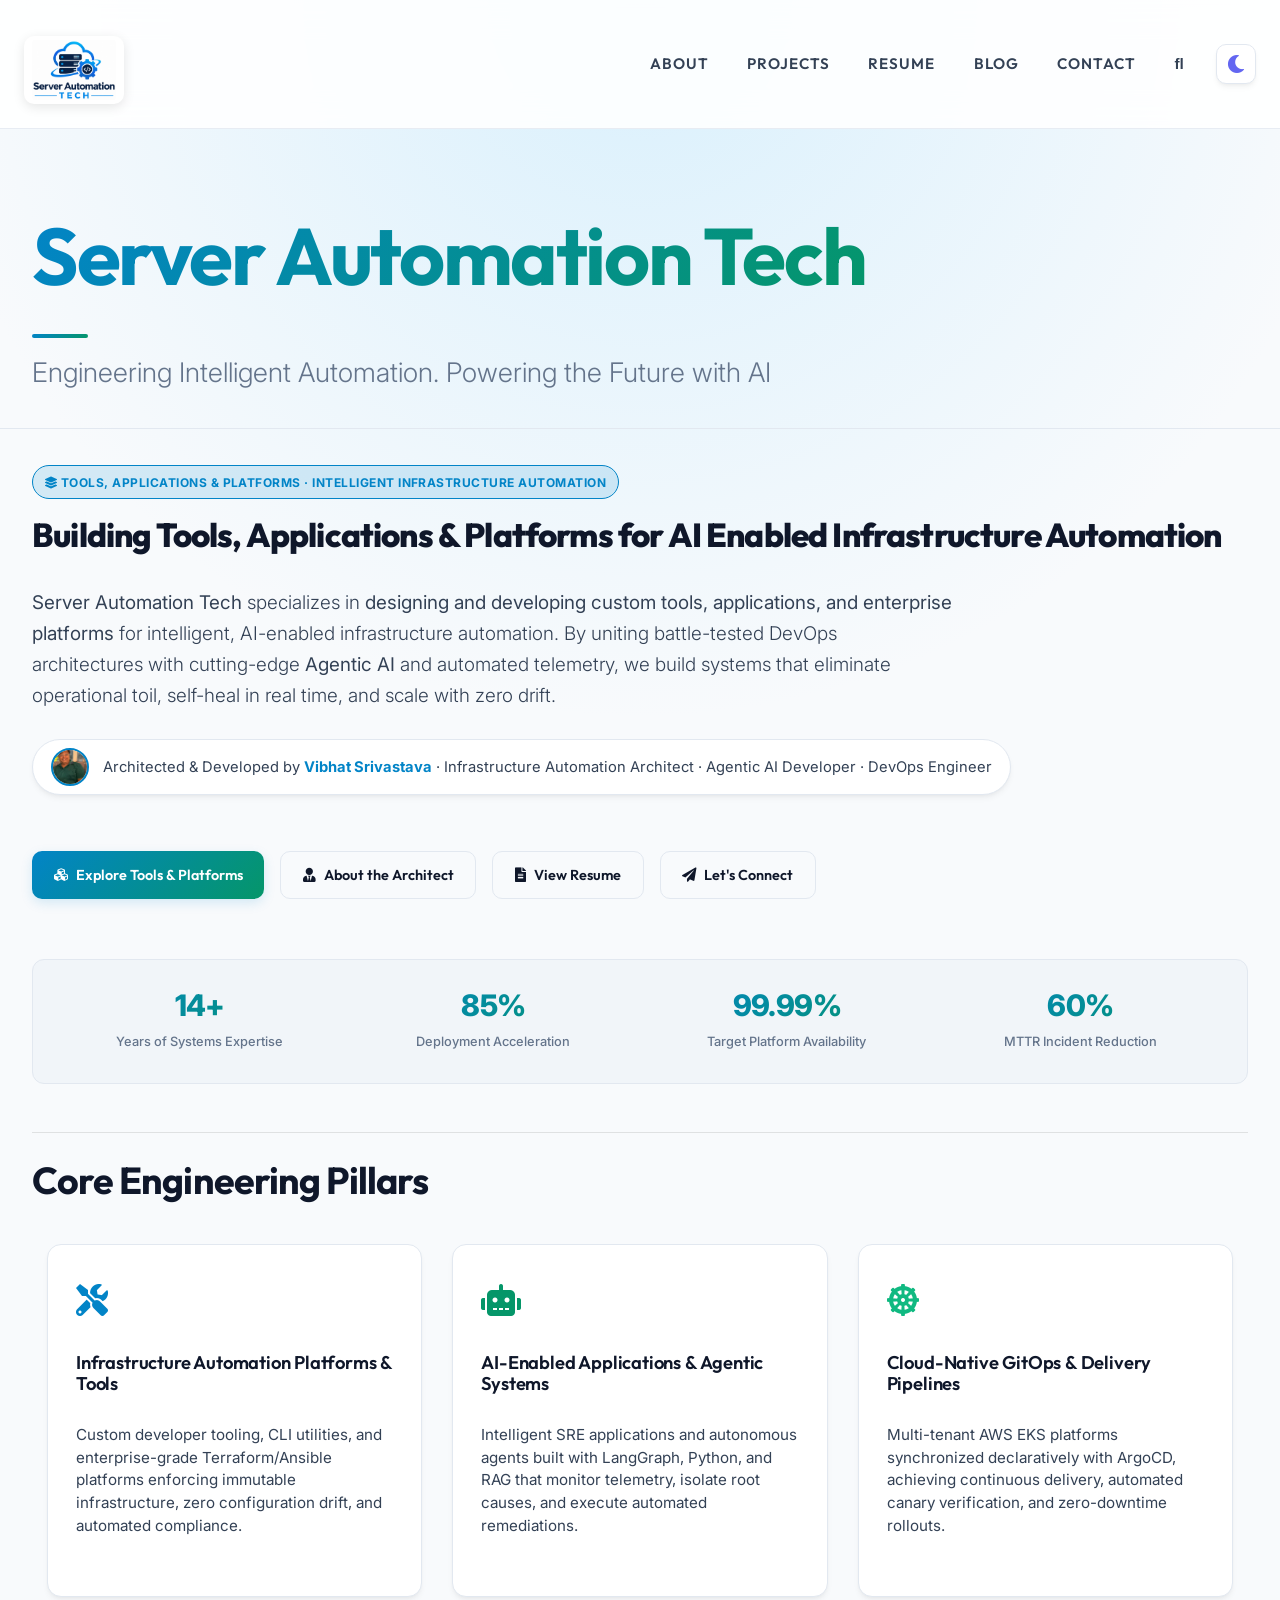
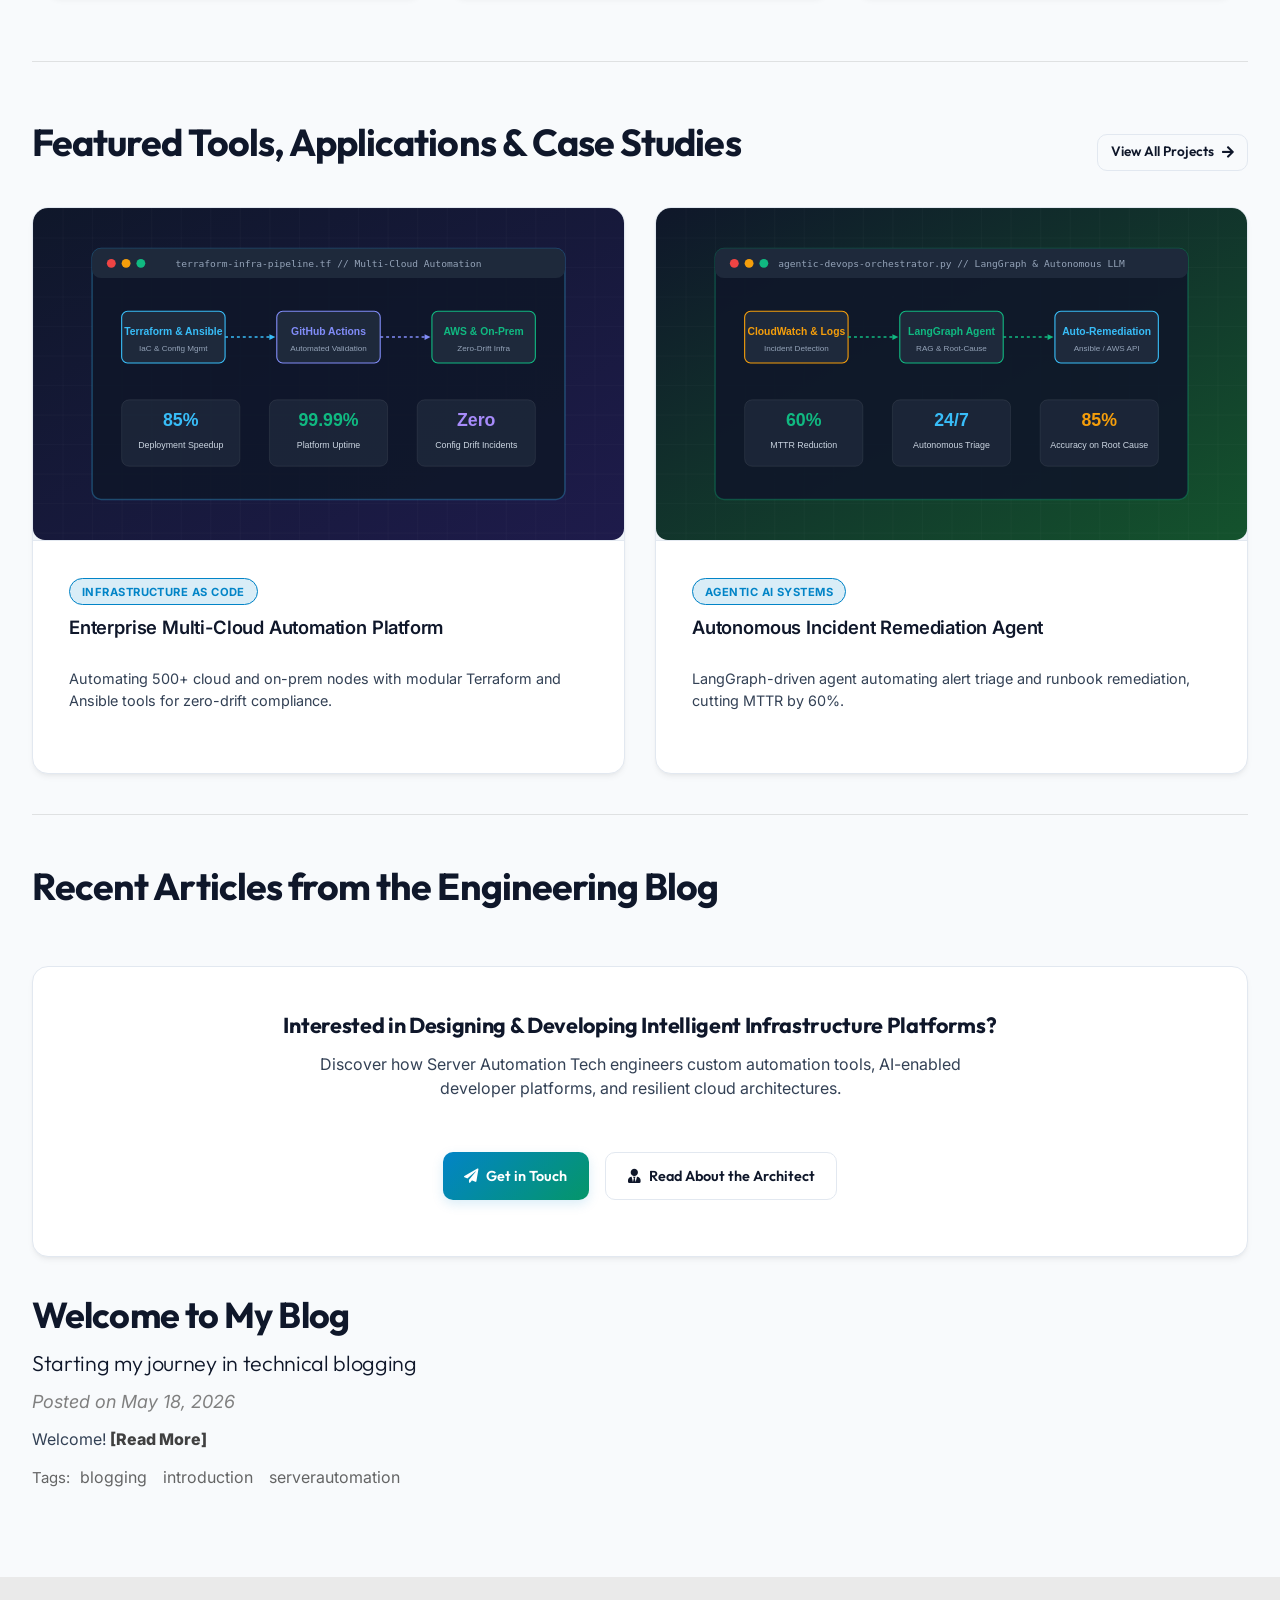
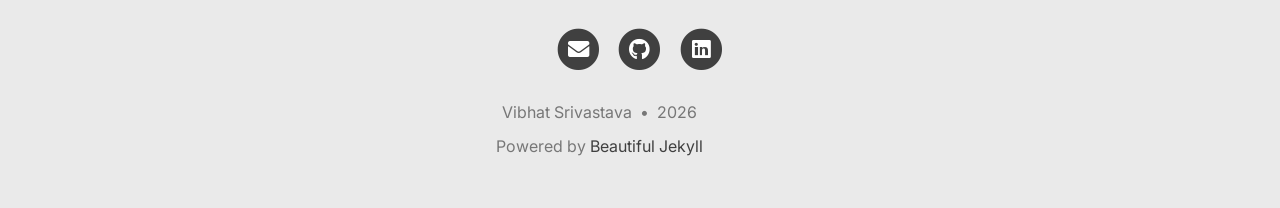
==== commit 745486c6: "Deploy from Profile_Builder vibhatsrivastava/Profile_Builder@f79266cc5b9b68f42fc8a6367a9ea48f81f90e3" ====
--- a/index.html
+++ b/index.html
@@ -9,73 +9,32 @@
 
   
 
-  <title>Vibhat Srivastava</title>
+  <title>Server Automation Tech</title>
 
   
   <meta name="author" content="Vibhat Srivastava">
   
 
-  <meta name="description" content="Senior DevOps &amp; Infrastructure Automation Engineer | Agentic AI Developer | AWS &amp; Platform Operations Specialist">
-
-  
-
-  
-
-  
-
-  
-
-  
-
-  
-
-  
-
-
-  
-    
-      
+  <meta name="description" content="Engineering Intelligent Automation. Powering the Future with AI">
+
+  
+
+  <!-- Google Fonts Preconnect & Modern Typefaces: Outfit, Inter, JetBrains Mono -->
+  <link rel="preconnect" href="https://fonts.googleapis.com">
+  <link rel="preconnect" href="https://fonts.gstatic.com" crossorigin>
+  <link rel="stylesheet" href="https://fonts.googleapis.com/css2?family=Outfit:wght@400;500;600;700;800;900&family=Inter:wght@300;400;500;600;700&family=JetBrains+Mono:wght@400;500;600;700&display=swap">
+
+  <!-- Core Frameworks -->
   <link href="https://stackpath.bootstrapcdn.com/bootstrap/4.4.1/css/bootstrap.min.css" rel="stylesheet" integrity="sha384-Vkoo8x4CGsO3+Hhxv8T/Q5PaXtkKtu6ug5TOeNV6gBiFeWPGFN9MuhOf23Q9Ifjh" crossorigin="anonymous">
-
-
-    
-      
   <link rel="stylesheet" href="https://cdnjs.cloudflare.com/ajax/libs/font-awesome/5.12.1/css/all.min.css">
 
-
-    
-      
-  <link rel="stylesheet" href="https://fonts.googleapis.com/css?family=Lora:400,700,400italic,700italic">
-
-
-    
-      
-  <link rel="stylesheet" href="https://fonts.googleapis.com/css?family=Open+Sans:300italic,400italic,600italic,700italic,800italic,400,300,600,700,800">
-
-
-    
-  
-
-  
-    
-      <link rel="stylesheet" href="/assets/css/bootstrap-social.css">
-    
-      <link rel="stylesheet" href="/assets/css/beautifuljekyll.css">
-    
-  
-
-  
-
-  
-  
-  
-
-  
-
-  
-  <meta property="og:site_name" content="Vibhat Srivastava">
-  <meta property="og:title" content="Vibhat Srivastava">
-  <meta property="og:description" content="Senior DevOps &amp; Infrastructure Automation Engineer | Agentic AI Developer | AWS &amp; Platform Operations Specialist">
+  <!-- Base Theme Stylesheets -->
+  <link rel="stylesheet" href="/assets/css/bootstrap-social.css">
+  <link rel="stylesheet" href="/assets/css/beautifuljekyll.css">
+  
+  <!-- Custom Modern Design System (with Cache Buster) -->
+  <link rel="stylesheet" href="/assets/css/main-custom.css?v=1791901987"><meta property="og:title" content="Server Automation Tech">
+  <meta property="og:description" content="Engineering Intelligent Automation. Powering the Future with AI">
 
   
 
@@ -88,21 +47,13 @@
   
   <meta name="twitter:card" content="summary">
   
-  <meta name="twitter:site" content="@">
-  <meta name="twitter:creator" content="@">
-
-  <meta property="twitter:title" content="Vibhat Srivastava">
-  <meta property="twitter:description" content="Senior DevOps &amp; Infrastructure Automation Engineer | Agentic AI Developer | AWS &amp; Platform Operations Specialist">
-
-  
-
-  
-
-
-  
-
-  
-
+
+  <meta property="twitter:title" content="Server Automation Tech">
+  <meta property="twitter:description" content="Engineering Intelligent Automation. Powering the Future with AI">
+
+  
+
+  
 </head>
 
 
@@ -111,7 +62,7 @@
   
 
 
-  <nav class="navbar navbar-expand-xl navbar-light fixed-top navbar-custom top-nav-regular"><a class="navbar-brand" href="https://serverautomation.in/">Vibhat Srivastava</a><button class="navbar-toggler" type="button" data-toggle="collapse" data-target="#main-navbar" aria-controls="main-navbar" aria-expanded="false" aria-label="Toggle navigation">
+  <nav class="navbar navbar-expand-xl navbar-light fixed-top navbar-custom top-nav-regular"><a class="navbar-brand navbar-brand-logo" href="https://serverautomation.in/"><img alt="Vibhat Srivastava Logo" src="/assets/img/logo.png"/></a><button class="navbar-toggler" type="button" data-toggle="collapse" data-target="#main-navbar" aria-controls="main-navbar" aria-expanded="false" aria-label="Toggle navigation">
     <span class="navbar-toggler-icon"></span>
   </button>
 
@@ -121,24 +72,110 @@
             <a class="nav-link" href="/about">About</a>
           </li>
           <li class="nav-item">
-            <a class="nav-link" href="/blog">Blog</a>
+            <a class="nav-link" href="/projects">Projects</a>
           </li>
           <li class="nav-item">
             <a class="nav-link" href="/resume">Resume</a>
           </li>
           <li class="nav-item">
-            <a class="nav-link" href="/projects">Projects</a>
+            <a class="nav-link" href="/blog">Blog</a>
           </li>
           <li class="nav-item">
             <a class="nav-link" href="/contact">Contact</a>
-          </li></ul>
-  </div>
-
+          </li>
+        <li class="nav-item">
+          <a class="nav-link" id="nav-search-link" href="#" title="Search">
+            <span id="nav-search-icon" class="fa fa-search"></span>
+            <span id="nav-search-text">Search</span>
+          </a>
+        </li></ul>
+  </div>
+
+  
+    
+      <button type="button" class="theme-toggle-btn" aria-label="Toggle theme" title="Toggle theme">
+  <i class="fas fa-moon" style="color: #6366f1;" aria-hidden="true"></i>
+</button>
+
+    
   
 
   
 
 </nav>
+
+
+
+<div id="beautifuljekyll-search-overlay">
+
+  <div id="nav-search-exit" title="Exit search">✕</div>
+  <input type="text" id="nav-search-input" placeholder="Search">
+  <ul id="search-results-container"></ul>
+  
+  <script src="https://unpkg.com/simple-jekyll-search@latest/dest/simple-jekyll-search.min.js"></script>
+  <script>
+    var searchjson = '[ \
+       \
+        { \
+          "title"    : "Welcome to My Blog", \
+          "category" : "bloggingintroductionserverautomation", \
+          "url"      : "/blog/2026-05-18-welcome-to-my-blog/", \
+          "date"     : "May 18, 2026" \
+        }, \
+       \
+       \
+        { \
+          "title"    : "Vibhat Srivastava", \
+          "category" : "page", \
+          "url"      : "/about/", \
+          "date"     : "January 1, 1970" \
+        }, \
+       \
+        { \
+          "title"    : "Engineering Blog &amp; Technical Insights", \
+          "category" : "page", \
+          "url"      : "/blog/", \
+          "date"     : "January 1, 1970" \
+        }, \
+       \
+        { \
+          "title"    : "Contact &amp; Collaboration", \
+          "category" : "page", \
+          "url"      : "/contact/", \
+          "date"     : "January 1, 1970" \
+        }, \
+       \
+        { \
+          "title"    : "Server Automation Tech", \
+          "category" : "page", \
+          "url"      : "/", \
+          "date"     : "January 1, 1970" \
+        }, \
+       \
+        { \
+          "title"    : "Featured Engineering Projects", \
+          "category" : "page", \
+          "url"      : "/projects/", \
+          "date"     : "January 1, 1970" \
+        }, \
+       \
+        { \
+          "title"    : "Professional Resume", \
+          "category" : "page", \
+          "url"      : "/resume/", \
+          "date"     : "January 1, 1970" \
+        } \
+       \
+    ]';
+    searchjson = JSON.parse(searchjson);
+
+    var sjs = SimpleJekyllSearch({
+      searchInput: document.getElementById('nav-search-input'),
+      resultsContainer: document.getElementById('search-results-container'),
+      json: searchjson
+    });
+  </script>
+</div>
 
 
 
@@ -159,11 +196,11 @@
     <div class="row">
       <div class="col-xl-8 offset-xl-2 col-lg-10 offset-lg-1">
         <div class="page-heading">
-          <h1>Vibhat Srivastava</h1>
+          <h1>Server Automation Tech</h1>
           
             
               <hr class="small">
-              <span class="page-subheading">Senior DevOps & Infrastructure Automation Engineer | Agentic AI Developer | AWS & Platform Operations Specialist</span>
+              <span class="page-subheading">Engineering Intelligent Automation. Powering the Future with AI</span>
             
           
 
@@ -184,58 +221,162 @@
     <div class=" col-xl-8 offset-xl-2 col-lg-10 offset-lg-1 ">
       
 
-      <h2 id="welcome-to-my-portfolio">Welcome to My Portfolio</h2>
-
-<p>I am a Senior DevOps and Infrastructure Automation Engineer with <strong>14+ years of experience</strong> designing, automating, and supporting enterprise IT infrastructure across on-premises and cloud environments. Over the past year, I have expanded my focus into <strong>Agentic AI development</strong>, building autonomous AI agent systems, multi-agent workflows, and RAG systems.</p>
+      <div class="row align-items-center" style="margin-bottom: 2.5rem; padding-top: 1rem;">
+  <div class="col-lg-12">
+    <div class="role-badge" style="margin-bottom: 1rem; display: inline-block;">
+      <i class="fas fa-layer-group"></i> Tools, Applications &amp; Platforms &middot; Intelligent Infrastructure Automation
+    </div>
+    <h2 style="font-size: clamp(1.8rem, 2.6vw, 2.5rem); line-height: 1.25; margin-top: 0; margin-bottom: 1.25rem; font-weight: 800;">
+      Building Tools, Applications &amp; Platforms for AI Enabled Infrastructure Automation
+    </h2>
+    <p class="lead" style="margin-bottom: 1.75rem;">
+      <strong>Server Automation Tech</strong> specializes in <strong>designing and developing custom tools, applications, and enterprise platforms</strong> for intelligent, AI-enabled infrastructure automation. By uniting battle-tested DevOps architectures with cutting-edge <strong>Agentic AI</strong> and automated telemetry, we build systems that eliminate operational toil, self-heal in real time, and scale with zero drift.
+    </p>
+
+    <!-- Founder & Architect Attribution Anchor -->
+    <div class="founder-badge">
+      <img src="/assets/img/vibhat-srivastava.jpg" alt="Vibhat Srivastava" class="founder-badge-avatar" />
+      <span class="founder-badge-text">
+        Architected &amp; Developed by <a href="/about">Vibhat Srivastava</a> &middot; Infrastructure Automation Architect &middot; Agentic AI Developer &middot; DevOps Engineer
+      </span>
+    </div>
+
+    <div style="display: flex; gap: 1rem; flex-wrap: wrap;">
+      <a href="/projects" class="btn-pro btn-pro-primary">
+        <i class="fas fa-cubes"></i> Explore Tools &amp; Platforms
+      </a>
+      <a href="/about" class="btn-pro btn-pro-outline">
+        <i class="fas fa-user-tie"></i> About the Architect
+      </a>
+      <a href="/resume" class="btn-pro btn-pro-outline">
+        <i class="fas fa-file-alt"></i> View Resume
+      </a>
+      <a href="/contact" class="btn-pro btn-pro-outline">
+        <i class="fas fa-paper-plane"></i> Let's Connect
+      </a>
+    </div>
+  </div>
+</div>
+
+<!-- Key Performance Metrics -->
+<div class="metrics-grid" style="margin: 3rem 0; padding: 1.75rem;">
+  <div class="metric-item">
+    <span class="metric-value">14+</span>
+    <span class="metric-label">Years of Systems Expertise</span>
+  </div>
+  <div class="metric-item">
+    <span class="metric-value">85%</span>
+    <span class="metric-label">Deployment Acceleration</span>
+  </div>
+  <div class="metric-item">
+    <span class="metric-value">99.99%</span>
+    <span class="metric-label">Target Platform Availability</span>
+  </div>
+  <div class="metric-item">
+    <span class="metric-value">60%</span>
+    <span class="metric-label">MTTR Incident Reduction</span>
+  </div>
+</div>
 
 <hr />
 
-<h3 id="core-areas-of-expertise">Core Areas of Expertise</h3>
-
-<div class="showcase-grid">
-  <div class="interactive-card">
-    <div class="card-icon"><i class="fa-solid fa-server"></i></div>
-    <h3>DevOps &amp; Platform Engineering</h3>
-    <p>Designing, building, and running developer platforms, self-service infrastructure, and high-performance continuous delivery workflows.</p>
-  </div>
-  <div class="interactive-card">
-    <div class="card-icon"><i class="fa-solid fa-gears"></i></div>
-    <h3>Infrastructure Automation</h3>
-    <p>Replacing manual efforts with infrastructure as code (IaC) and configuration management using Ansible, Terraform, and scripting.</p>
-  </div>
-  <div class="interactive-card">
-    <div class="card-icon"><i class="fa-solid fa-robot"></i></div>
-    <h3>Agentic AI Engineering</h3>
-    <p>Architecting autonomous agents and Retrieval-Augmented Generation (RAG) workflows using LLMs, LangGraph, and Python.</p>
+<h2 id="core-engineering-pillars">Core Engineering Pillars</h2>
+
+<div class="row" style="margin: 2.5rem 0;">
+  <div class="col-md-4 mb-4">
+    <div class="timeline-content" style="height: 100%;">
+      <div style="font-size: 2rem; color: var(--accent-primary); margin-bottom: 0.75rem;">
+        <i class="fas fa-tools"></i>
+      </div>
+      <h4>Infrastructure Automation Platforms &amp; Tools</h4>
+      <p style="font-size: 0.95rem;">
+        Custom developer tooling, CLI utilities, and enterprise-grade Terraform/Ansible platforms enforcing immutable infrastructure, zero configuration drift, and automated compliance.
+      </p>
+    </div>
+  </div>
+
+  <div class="col-md-4 mb-4">
+    <div class="timeline-content" style="height: 100%;">
+      <div style="font-size: 2rem; color: var(--accent-secondary); margin-bottom: 0.75rem;">
+        <i class="fas fa-robot"></i>
+      </div>
+      <h4>AI-Enabled Applications &amp; Agentic Systems</h4>
+      <p style="font-size: 0.95rem;">
+        Intelligent SRE applications and autonomous agents built with LangGraph, Python, and RAG that monitor telemetry, isolate root causes, and execute automated remediations.
+      </p>
+    </div>
+  </div>
+
+  <div class="col-md-4 mb-4">
+    <div class="timeline-content" style="height: 100%;">
+      <div style="font-size: 2rem; color: var(--accent-tertiary); margin-bottom: 0.75rem;">
+        <i class="fas fa-dharmachakra"></i>
+      </div>
+      <h4>Cloud-Native GitOps &amp; Delivery Pipelines</h4>
+      <p style="font-size: 0.95rem;">
+        Multi-tenant AWS EKS platforms synchronized declaratively with ArgoCD, achieving continuous delivery, automated canary verification, and zero-downtime rollouts.
+      </p>
+    </div>
   </div>
 </div>
 
 <hr />
 
-<h3 id="key-technologies--capabilities">Key Technologies &amp; Capabilities</h3>
-
-<div class="badge-container">
-  <span class="skill-badge badge-devops"><i class="fa-brands fa-docker"></i> Docker</span>
-  <span class="skill-badge badge-devops"><i class="fa-solid fa-cubes"></i> Kubernetes</span>
-  <span class="skill-badge badge-cloud"><i class="fa-brands fa-aws"></i> AWS</span>
-  <span class="skill-badge badge-cloud"><i class="fa-solid fa-cloud"></i> Terraform</span>
-  <span class="skill-badge badge-tools"><i class="fa-solid fa-bolt"></i> Ansible</span>
-  <span class="skill-badge badge-lang"><i class="fa-brands fa-python"></i> Python</span>
-  <span class="skill-badge badge-lang"><i class="fa-solid fa-terminal"></i> PowerShell</span>
-  <span class="skill-badge badge-ai"><i class="fa-solid fa-brain"></i> LangGraph / AI Agents</span>
+<div style="display: flex; justify-content: space-between; align-items: baseline; flex-wrap: wrap; margin-top: 3rem; margin-bottom: 1.5rem;">
+  <h2 style="margin: 0;">Featured Tools, Applications &amp; Case Studies</h2>
+  <a href="/projects" class="btn-pro btn-pro-outline" style="font-size: 0.85rem; padding: 0.35rem 0.8rem;">
+    View All Projects <i class="fas fa-arrow-right"></i>
+  </a>
+</div>
+
+<div class="row">
+  <div class="col-md-6 mb-4">
+    <div class="project-card" style="margin-bottom: 0; height: 100%;">
+      <div class="project-card-image-wrap">
+        <img src="/assets/img/projects/project1.svg" alt="Multi-Cloud Automation" class="project-card-image" loading="lazy" />
+      </div>
+      <div class="project-card-body">
+        <span class="role-badge" style="font-size: 0.7rem;">Infrastructure as Code</span>
+        <h4 style="margin-top: 0.75rem;"><a href="/projects" style="color: var(--text-primary); text-decoration: none;">Enterprise Multi-Cloud Automation Platform</a></h4>
+        <p style="font-size: 0.9rem; color: var(--text-secondary);">
+          Automating 500+ cloud and on-prem nodes with modular Terraform and Ansible tools for zero-drift compliance.
+        </p>
+      </div>
+    </div>
+  </div>
+
+  <div class="col-md-6 mb-4">
+    <div class="project-card" style="margin-bottom: 0; height: 100%;">
+      <div class="project-card-image-wrap">
+        <img src="/assets/img/projects/project2.svg" alt="Agentic AI DevOps" class="project-card-image" loading="lazy" />
+      </div>
+      <div class="project-card-body">
+        <span class="role-badge" style="font-size: 0.7rem;">Agentic AI Systems</span>
+        <h4 style="margin-top: 0.75rem;"><a href="/projects" style="color: var(--text-primary); text-decoration: none;">Autonomous Incident Remediation Agent</a></h4>
+        <p style="font-size: 0.9rem; color: var(--text-secondary);">
+          LangGraph-driven agent automating alert triage and runbook remediation, cutting MTTR by 60%.
+        </p>
+      </div>
+    </div>
+  </div>
 </div>
 
 <hr />
 
-<h3 id="featured-projects--work">Featured Projects &amp; Work</h3>
-
-<p>I believe in building systems that are robust, automated, and observable. 
-Check out my <a href="/projects">Projects</a> page for details on my engineering work, or check out my <a href="/resume">Resume</a> to see my full professional timeline.</p>
-
-<div style="text-align: center; margin: 40px 0 20px 0; gap: 15px; display: flex; justify-content: center; flex-wrap: wrap;">
-  <a href="/projects" class="btn btn-primary">Explore Projects</a>
-  <a href="/resume" class="btn btn-outline-primary">View Full Resume</a>
-  <a href="/contact" class="btn btn-outline-primary">Get In Touch</a>
+<div style="margin-top: 3rem; margin-bottom: 1rem;">
+  <h2>Recent Articles from the Engineering Blog</h2>
+</div>
+
+<!-- Architecture Collaboration CTA -->
+<div class="timeline-content" style="text-align: center; padding: 2.75rem 2rem; margin-top: 3.5rem; background: var(--bg-surface); border: 1px solid var(--border-color); border-radius: 16px; box-shadow: var(--card-shadow);">
+  <h3 style="margin-top: 0;">Interested in Designing &amp; Developing Intelligent Infrastructure Platforms?</h3>
+  <p style="color: var(--text-secondary); max-width: 680px; margin: 0.75rem auto 1.75rem; font-size: 1rem;">
+    Discover how Server Automation Tech engineers custom automation tools, AI-enabled developer platforms, and resilient cloud architectures.
+  </p>
+  <div style="display: flex; gap: 1rem; justify-content: center; flex-wrap: wrap;">
+    <a href="/contact" class="btn-pro btn-pro-primary"><i class="fas fa-paper-plane"></i> Get in Touch</a>
+    <a href="/about" class="btn-pro btn-pro-outline"><i class="fas fa-user-tie"></i> Read About the Architect</a>
+  </div>
 </div>
 
 
@@ -404,6 +545,10 @@
 
 
 
+  
+    <script src="/assets/js/main-custom.js"></script>
+  
+
 
 
 
--- a/assets/css/main-custom.css
+++ b/assets/css/main-custom.css
@@ -0,0 +1,1116 @@
+/* ==========================================================================
+   Main Custom Design System - Vibhat Srivastava Portfolio
+   Typography: Outfit (Headings) + Inter (Body) + JetBrains Mono (Code)
+   Theme: DevOps Obsidian (Dark) & Clean Technical Slate (Light)
+   ========================================================================== */
+
+@import url('https://fonts.googleapis.com/css2?family=Outfit:wght@400;500;600;700;800;900&family=Inter:wght@300;400;500;600;700&family=JetBrains+Mono:wght@400;500;600;700&display=swap');
+
+/* --------------------------------------------------------------------------
+   1. Design Tokens & Ambient Depth (Light & Dark Themes)
+   -------------------------------------------------------------------------- */
+:root {
+  --font-heading: 'Outfit', -apple-system, BlinkMacSystemFont, "Segoe UI", Roboto, sans-serif;
+  --font-body: 'Inter', -apple-system, BlinkMacSystemFont, "Segoe UI", Roboto, sans-serif;
+  --font-code: 'JetBrains Mono', SFMono-Regular, Menlo, Monaco, Consolas, monospace;
+
+  /* Light Theme */
+  --bg-primary: #f8fafc;
+  --bg-ambient: radial-gradient(circle at 50% 0%, rgba(186, 230, 253, 0.5) 0%, rgba(248, 250, 252, 0) 65%), #f8fafc;
+  --bg-surface: #ffffff;
+  --bg-subtle: #f1f5f9;
+  --bg-card: #ffffff;
+  --text-primary: #0f172a;
+  --text-secondary: #334155;
+  --text-muted: #64748b;
+  --border-color: #e2e8f0;
+  --border-subtle: #f1f5f9;
+
+  --accent-primary: #0284c7;
+  --accent-secondary: #059669;
+  --accent-tertiary: #10b981;
+  --accent-gradient: linear-gradient(135deg, #0284c7 0%, #059669 100%);
+  --accent-glow: rgba(2, 132, 199, 0.15);
+
+  --card-shadow: 0 4px 6px -1px rgba(0, 0, 0, 0.05), 0 2px 4px -2px rgba(0, 0, 0, 0.05);
+  --card-shadow-hover: 0 20px 25px -5px rgba(2, 132, 199, 0.14), 0 8px 10px -6px rgba(0, 0, 0, 0.04);
+
+  --nav-bg: rgba(255, 255, 255, 0.88);
+  --nav-border: rgba(226, 232, 240, 0.8);
+
+  --transition-fast: 0.15s ease;
+  --transition-normal: 0.25s cubic-bezier(0.16, 1, 0.3, 1);
+  --transition-smooth: 0.35s cubic-bezier(0.16, 1, 0.3, 1);
+}
+
+[data-theme="dark"] {
+  /* DevOps Obsidian Theme */
+  --bg-primary: #0a0e17;
+  --bg-ambient: radial-gradient(ellipse at 50% -15%, rgba(56, 189, 248, 0.16) 0%, rgba(10, 14, 23, 0) 70%), #0a0e17;
+  --bg-surface: #111827;
+  --bg-subtle: #1a2234;
+  --bg-card: #121826;
+  --text-primary: #f8fafc;
+  --text-secondary: #cbd5e1;
+  --text-muted: #94a3b8;
+  --border-color: rgba(255, 255, 255, 0.08);
+  --border-subtle: rgba(255, 255, 255, 0.04);
+
+  --accent-primary: #38bdf8;
+  --accent-secondary: #34d399;
+  --accent-tertiary: #818cf8;
+  --accent-gradient: linear-gradient(135deg, #38bdf8 0%, #34d399 100%);
+  --accent-glow: rgba(56, 189, 248, 0.2);
+
+  --card-shadow: 0 10px 25px -5px rgba(0, 0, 0, 0.5), 0 8px 10px -6px rgba(0, 0, 0, 0.3);
+  --card-shadow-hover: 0 20px 35px -5px rgba(56, 189, 248, 0.22), 0 0 0 1px rgba(56, 189, 248, 0.35);
+
+  --nav-bg: rgba(17, 24, 39, 0.88);
+  --nav-border: rgba(255, 255, 255, 0.08);
+}
+
+/* --------------------------------------------------------------------------
+   2. Base & Typography Hierarchy
+   -------------------------------------------------------------------------- */
+html {
+  scroll-behavior: smooth;
+  font-size: 16px;
+}
+
+body,
+body p,
+body li,
+body div,
+body span,
+body a,
+body input,
+body textarea,
+body button {
+  font-family: var(--font-body) !important;
+}
+
+body {
+  background: var(--bg-ambient) !important;
+  background-color: var(--bg-primary) !important;
+  background-attachment: fixed !important;
+  color: var(--text-primary) !important;
+  line-height: 1.75;
+  transition: background-color var(--transition-normal), color var(--transition-normal);
+  -webkit-font-smoothing: antialiased;
+  -moz-osx-font-smoothing: grayscale;
+}
+
+/* Typography Scale with Modern Proportions */
+h1,
+h2,
+h3,
+h4,
+h5,
+h6,
+.h1,
+.h2,
+.h3,
+.h4,
+.h5,
+.h6,
+.intro-header h1,
+.intro-header h2,
+.intro-header .page-heading h1,
+.intro-header .post-heading h1,
+.page-heading h1,
+.post-heading h1,
+.navbar-brand,
+.navbar-nav .nav-link,
+.btn-pro {
+  font-family: var(--font-heading) !important;
+  color: var(--text-primary);
+  font-weight: 700;
+  margin-top: 1.5rem;
+  margin-bottom: 0.75rem;
+}
+
+h1,
+.h1 {
+  font-size: clamp(2.4rem, 5vw, 3.4rem);
+  font-weight: 800;
+  line-height: 1.15;
+  letter-spacing: -0.03em;
+}
+
+h2,
+.h2 {
+  font-size: clamp(1.8rem, 3.5vw, 2.35rem);
+  font-weight: 700;
+  line-height: 1.25;
+  letter-spacing: -0.025em;
+}
+
+h3,
+.h3 {
+  font-size: 1.35rem;
+  font-weight: 700;
+  line-height: 1.35;
+  letter-spacing: -0.015em;
+}
+
+h4,
+.h4 {
+  font-size: 1.15rem;
+  font-weight: 600;
+  letter-spacing: -0.01em;
+}
+
+p,
+li {
+  color: var(--text-secondary);
+  font-size: 1rem;
+}
+
+/* Optimal Reading Measure (Max line length) */
+p,
+.lead,
+.timeline-content p,
+.intro-header .page-subheading,
+.intro-header .post-subheading {
+  max-width: 72ch;
+}
+
+.lead {
+  font-size: 1.18rem;
+  line-height: 1.65;
+  color: var(--text-secondary);
+}
+
+a {
+  color: var(--accent-primary);
+  text-decoration: none;
+  transition: color var(--transition-fast), text-decoration var(--transition-fast);
+}
+
+a:hover {
+  color: var(--accent-secondary);
+  text-decoration: none;
+}
+
+code,
+pre {
+  font-family: var(--font-code);
+  font-size: 0.9em;
+}
+
+pre {
+  background: var(--bg-surface) !important;
+  border: 1px solid var(--border-color) !important;
+  border-radius: 12px;
+  padding: 1.25rem;
+  box-shadow: var(--card-shadow);
+}
+
+/* High contrast accessibility focus states */
+:focus-visible {
+  outline: 2px solid var(--accent-primary) !important;
+  outline-offset: 3px !important;
+}
+
+/* --------------------------------------------------------------------------
+   2.5. Broadened Canvas Layout & Container System (Widescreen UI/UX)
+   -------------------------------------------------------------------------- */
+@media (min-width: 1200px) {
+  .container-md {
+    max-width: 1280px !important;
+    padding-left: 2rem !important;
+    padding-right: 2rem !important;
+  }
+
+  /* Unconstrain default Beautiful Jekyll 8-column tunnel for an expansive modern canvas */
+  div[role="main"] > .row > .col-xl-8.offset-xl-2,
+  .intro-header .col-xl-8.offset-xl-2 {
+    flex: 0 0 100% !important;
+    max-width: 100% !important;
+    margin-left: 0 !important;
+  }
+}
+
+@media (min-width: 992px) and (max-width: 1199.98px) {
+  .container-md {
+    max-width: 992px !important;
+    padding-left: 1.5rem !important;
+    padding-right: 1.5rem !important;
+  }
+  
+  div[role="main"] > .row > .col-lg-10.offset-lg-1,
+  .intro-header .col-lg-10.offset-lg-1 {
+    flex: 0 0 100% !important;
+    max-width: 100% !important;
+    margin-left: 0 !important;
+  }
+}
+
+/* Typographic Line-Length Guard for optimal reading ergonomics */
+div[role="main"] p.lead,
+.pro-lead {
+  max-width: 920px;
+}
+
+/* Founder / Architect Attribution Badge Component */
+.founder-badge {
+  display: inline-flex;
+  align-items: center;
+  gap: 0.85rem;
+  padding: 0.5rem 1.15rem;
+  background: var(--bg-surface);
+  border: 1px solid var(--border-color);
+  border-radius: 50px;
+  box-shadow: var(--card-shadow);
+  transition: all var(--transition-fast);
+  margin-bottom: 2rem;
+}
+
+.founder-badge:hover {
+  border-color: var(--accent-primary);
+  transform: translateY(-2px);
+  box-shadow: 0 6px 18px rgba(0, 113, 227, 0.18);
+}
+
+.founder-badge-avatar {
+  width: 38px;
+  height: 38px;
+  border-radius: 50%;
+  object-fit: cover;
+  border: 2px solid var(--accent-primary);
+  flex-shrink: 0;
+}
+
+.founder-badge-text {
+  font-size: 0.92rem;
+  color: var(--text-secondary);
+}
+
+.founder-badge-text a {
+  color: var(--accent-primary);
+  font-weight: 700;
+  text-decoration: none;
+}
+
+.founder-badge-text a:hover {
+  text-decoration: underline;
+}
+
+/* --------------------------------------------------------------------------
+   3. Navbar & Header Layout Alignment
+   -------------------------------------------------------------------------- */
+.navbar-custom {
+  background: var(--nav-bg) !important;
+  backdrop-filter: blur(16px);
+  -webkit-backdrop-filter: blur(16px);
+  border-bottom: 1px solid var(--nav-border);
+  transition: background-color var(--transition-normal), border-color var(--transition-normal), padding var(--transition-normal);
+  padding: 0.75rem 1.5rem;
+}
+
+.navbar-custom .navbar-brand {
+  font-family: var(--font-heading);
+  font-weight: 800;
+  font-size: 1.3rem;
+  color: var(--text-primary) !important;
+  letter-spacing: -0.02em;
+}
+
+.navbar-custom .navbar-brand-logo {
+  padding: 0;
+  display: inline-flex;
+  align-items: center;
+}
+
+.navbar-custom .navbar-brand-logo img {
+  height: 64px !important;
+  max-height: 64px !important;
+  width: auto !important;
+  border-radius: 10px;
+  background-color: #ffffff;
+  padding: 4px 8px;
+  box-shadow: 0 3px 12px rgba(0, 0, 0, 0.1);
+  transition: transform var(--transition-fast), box-shadow var(--transition-fast);
+  vertical-align: middle;
+}
+
+.navbar-custom .navbar-brand-logo:hover img {
+  transform: scale(1.04);
+  box-shadow: 0 6px 20px rgba(0, 113, 227, 0.3);
+}
+
+[data-theme="dark"] .navbar-custom .navbar-brand-logo img {
+  background-color: #ffffff;
+  box-shadow: 0 4px 16px rgba(0, 0, 0, 0.55);
+}
+
+@media (min-width: 1200px) {
+  .navbar-custom .navbar-brand-logo img {
+    height: 68px !important;
+    max-height: 68px !important;
+  }
+}
+
+@media (max-width: 768px) {
+  .navbar-custom .navbar-brand-logo img {
+    height: 48px !important;
+    max-height: 48px !important;
+    padding: 3px 6px;
+  }
+}
+
+.navbar-custom .navbar-nav .nav-link {
+  font-family: var(--font-heading);
+  font-weight: 600;
+  font-size: 0.95rem;
+  color: var(--text-secondary) !important;
+  padding: 0.5rem 1rem !important;
+  margin: 0 0.2rem;
+  border-radius: 8px;
+  position: relative;
+  transition: all var(--transition-fast);
+  min-height: 44px;
+  /* Touch target accessibility */
+  display: inline-flex;
+  align-items: center;
+}
+
+.navbar-custom .navbar-nav .nav-link:hover,
+.navbar-custom .navbar-nav .nav-link.active {
+  color: var(--accent-primary) !important;
+  background: var(--accent-glow);
+}
+
+.navbar-custom .navbar-nav .nav-link.active::after {
+  content: '';
+  position: absolute;
+  bottom: 4px;
+  left: 20%;
+  right: 20%;
+  height: 2px;
+  background: var(--accent-gradient);
+  border-radius: 2px;
+}
+
+/* Dark Mode Toggle Button */
+.theme-toggle-btn {
+  background: var(--bg-surface);
+  border: 1px solid var(--border-color);
+  color: var(--text-primary);
+  width: 40px;
+  height: 40px;
+  border-radius: 10px;
+  display: inline-flex;
+  align-items: center;
+  justify-content: center;
+  cursor: pointer;
+  margin-left: 0.75rem;
+  transition: all var(--transition-fast);
+  box-shadow: var(--card-shadow);
+}
+
+.theme-toggle-btn:hover {
+  border-color: var(--accent-primary);
+  transform: translateY(-2px);
+  box-shadow: var(--card-shadow-hover);
+}
+
+/* --------------------------------------------------------------------------
+   Unified Left-Aligned Page Header
+   -------------------------------------------------------------------------- */
+.intro-header,
+.intro-header.no-img,
+.intro-header .container-md,
+.intro-header .page-heading,
+.intro-header .post-heading,
+.intro-header h1,
+.intro-header .page-heading h1,
+.intro-header .post-heading h1,
+.intro-header .page-subheading,
+.intro-header .post-subheading {
+  text-align: left !important;
+}
+
+.intro-header {
+  background: transparent !important;
+  border-bottom: 1px solid var(--border-color);
+  padding: 3.5rem 0 2.5rem;
+  transition: background-color var(--transition-normal);
+}
+
+.page-heading h1,
+.post-heading h1 {
+  background: var(--accent-gradient);
+  -webkit-background-clip: text;
+  -webkit-text-fill-color: transparent;
+  display: inline-block;
+  margin-bottom: 0.5rem;
+  letter-spacing: -0.03em;
+  text-align: left !important;
+}
+
+.intro-header .page-heading hr.small,
+.intro-header .post-heading hr.small,
+.page-heading hr,
+.post-heading hr {
+  margin: 1.25rem 0 !important;
+  margin-left: 0 !important;
+  margin-right: auto !important;
+  width: 56px !important;
+  height: 4px !important;
+  background: var(--accent-gradient) !important;
+  border: none !important;
+  border-radius: 2px !important;
+  display: block !important;
+}
+
+.page-heading .page-subheading,
+.post-heading .post-subheading {
+  font-family: var(--font-body) !important;
+  font-weight: 400;
+  color: var(--text-muted) !important;
+  font-size: 1.2rem;
+  line-height: 1.6;
+  display: block;
+  text-align: left !important;
+}
+
+
+/* --------------------------------------------------------------------------
+   4. Breadcrumb Navigation
+   -------------------------------------------------------------------------- */
+.pro-breadcrumb {
+  display: flex;
+  align-items: center;
+  gap: 0.5rem;
+  margin-bottom: 1.5rem;
+  font-size: 0.875rem;
+  font-weight: 500;
+  color: var(--text-muted);
+}
+
+.pro-breadcrumb a {
+  color: var(--text-muted);
+  text-decoration: none;
+  display: inline-flex;
+  align-items: center;
+  gap: 0.35rem;
+  transition: color var(--transition-fast);
+}
+
+.pro-breadcrumb a:hover {
+  color: var(--accent-primary);
+}
+
+.pro-breadcrumb .separator {
+  color: var(--border-color);
+  font-size: 0.75rem;
+}
+
+.pro-breadcrumb .current {
+  color: var(--text-primary);
+  font-weight: 600;
+}
+
+/* --------------------------------------------------------------------------
+   5. Interactive Project Cards (Split Grid & Stacked)
+   -------------------------------------------------------------------------- */
+.project-card {
+  background: var(--bg-card);
+  border: 1px solid var(--border-color);
+  border-radius: 16px;
+  overflow: hidden;
+  box-shadow: var(--card-shadow);
+  margin-bottom: 2.5rem;
+  transition: transform var(--transition-smooth), box-shadow var(--transition-smooth), border-color var(--transition-smooth);
+}
+
+.project-card:hover {
+  transform: translateY(-5px);
+  box-shadow: var(--card-shadow-hover);
+  border-color: var(--accent-primary);
+}
+
+.project-card-image-wrap {
+  width: 100%;
+  max-height: 340px;
+  overflow: hidden;
+  position: relative;
+  background: var(--bg-subtle);
+  border-bottom: 1px solid var(--border-color);
+  cursor: pointer;
+}
+
+.project-card-image {
+  width: 100%;
+  height: auto;
+  display: block;
+  transition: transform 0.5s ease;
+}
+
+.project-card:hover .project-card-image {
+  transform: scale(1.02);
+}
+
+.project-card-body {
+  padding: 2rem 2.25rem;
+}
+
+.project-meta-bar {
+  display: flex;
+  flex-wrap: wrap;
+  align-items: center;
+  gap: 0.75rem;
+  margin-bottom: 1rem;
+}
+
+.role-badge {
+  background: var(--accent-glow);
+  color: var(--accent-primary);
+  font-weight: 700;
+  font-size: 0.75rem;
+  text-transform: uppercase;
+  letter-spacing: 0.04em;
+  padding: 0.35rem 0.75rem;
+  border-radius: 9999px;
+  border: 1px solid var(--accent-primary);
+}
+
+.timeline-pill {
+  color: var(--text-muted);
+  font-size: 0.85rem;
+  display: inline-flex;
+  align-items: center;
+  gap: 0.35rem;
+  font-family: var(--font-code);
+}
+
+.tech-stack-wrap {
+  display: flex;
+  flex-wrap: wrap;
+  gap: 0.5rem;
+  margin: 1.25rem 0;
+}
+
+.tech-tag {
+  background: var(--bg-subtle);
+  border: 1px solid var(--border-color);
+  color: var(--text-primary);
+  font-size: 0.75rem;
+  font-family: var(--font-code);
+  font-weight: 600;
+  padding: 0.3rem 0.7rem;
+  border-radius: 8px;
+  transition: all var(--transition-fast);
+}
+
+.tech-tag:hover {
+  border-color: var(--accent-primary);
+  background: var(--accent-glow);
+  color: var(--accent-primary);
+}
+
+.metrics-grid {
+  display: grid;
+  grid-template-columns: repeat(auto-fit, minmax(170px, 1fr));
+  gap: 1rem;
+  margin: 1.5rem 0;
+  background: var(--bg-subtle);
+  padding: 1.25rem;
+  border-radius: 12px;
+  border: 1px solid var(--border-color);
+}
+
+.metric-item {
+  text-align: center;
+}
+
+.metric-item .metric-value {
+  display: block;
+  font-family: var(--font-heading);
+  font-size: 1.85rem;
+  font-weight: 800;
+  letter-spacing: -0.02em;
+  background: var(--accent-gradient);
+  -webkit-background-clip: text;
+  -webkit-text-fill-color: transparent;
+  line-height: 1.2;
+}
+
+.metric-item .metric-label {
+  font-size: 0.8rem;
+  color: var(--text-muted);
+  margin-top: 0.25rem;
+  font-weight: 500;
+}
+
+.project-links {
+  display: flex;
+  gap: 0.75rem;
+  flex-wrap: wrap;
+  margin-top: 1.5rem;
+}
+
+.btn-pro {
+  display: inline-flex;
+  align-items: center;
+  gap: 0.5rem;
+  font-family: var(--font-heading);
+  font-weight: 600;
+  font-size: 0.9rem;
+  padding: 0.65rem 1.35rem;
+  border-radius: 10px;
+  text-decoration: none !important;
+  transition: all var(--transition-fast);
+  cursor: pointer;
+}
+
+.btn-pro-primary {
+  background: var(--accent-gradient);
+  color: #ffffff !important;
+  border: none;
+  box-shadow: 0 4px 12px var(--accent-glow);
+}
+
+.btn-pro-primary:hover {
+  transform: translateY(-2px);
+  box-shadow: 0 6px 18px var(--accent-glow);
+  color: #ffffff !important;
+}
+
+.btn-pro-outline {
+  background: transparent;
+  color: var(--text-primary) !important;
+  border: 1px solid var(--border-color);
+}
+
+.btn-pro-outline:hover {
+  border-color: var(--accent-primary);
+  color: var(--accent-primary) !important;
+  background: var(--accent-glow);
+  transform: translateY(-2px);
+}
+
+/* --------------------------------------------------------------------------
+   6. Skills Progress Bars (Animated)
+   -------------------------------------------------------------------------- */
+.skills-section {
+  margin: 2rem 0;
+}
+
+.skill-item {
+  margin-bottom: 1.25rem;
+}
+
+.skill-info {
+  display: flex;
+  justify-content: space-between;
+  align-items: center;
+  margin-bottom: 0.4rem;
+  font-weight: 600;
+  font-size: 0.95rem;
+}
+
+.skill-percentage {
+  color: var(--accent-primary);
+  font-family: var(--font-code);
+  font-size: 0.85rem;
+}
+
+.skill-bar-track {
+  width: 100%;
+  height: 10px;
+  background: var(--bg-subtle);
+  border-radius: 9999px;
+  overflow: hidden;
+  border: 1px solid var(--border-color);
+}
+
+.skill-bar-fill {
+  height: 100%;
+  width: 0;
+  background: var(--accent-gradient);
+  border-radius: 9999px;
+  transition: width 1.2s cubic-bezier(0.16, 1, 0.3, 1);
+}
+
+/* --------------------------------------------------------------------------
+   7. Professional Experience Timeline
+   -------------------------------------------------------------------------- */
+.timeline {
+  position: relative;
+  margin: 2.5rem 0;
+  padding-left: 2rem;
+}
+
+.timeline::before {
+  content: '';
+  position: absolute;
+  top: 0;
+  bottom: 0;
+  left: 7px;
+  width: 3px;
+  background: var(--border-color);
+  border-radius: 2px;
+}
+
+.timeline-item {
+  position: relative;
+  margin-bottom: 2.5rem;
+}
+
+.timeline-item:last-child {
+  margin-bottom: 0;
+}
+
+.timeline-dot {
+  position: absolute;
+  left: -2rem;
+  top: 6px;
+  width: 17px;
+  height: 17px;
+  border-radius: 50%;
+  background: var(--bg-surface);
+  border: 3px solid var(--accent-primary);
+  box-shadow: 0 0 0 4px var(--accent-glow);
+  transition: transform var(--transition-fast);
+}
+
+.timeline-item:hover .timeline-dot {
+  transform: scale(1.3);
+  background: var(--accent-primary);
+}
+
+.timeline-content {
+  background: var(--bg-card);
+  border: 1px solid var(--border-color);
+  border-radius: 14px;
+  padding: 1.75rem;
+  box-shadow: var(--card-shadow);
+  transition: all var(--transition-fast);
+}
+
+.timeline-content:hover {
+  border-color: var(--accent-primary);
+  box-shadow: var(--card-shadow-hover);
+}
+
+.timeline-header {
+  display: flex;
+  flex-wrap: wrap;
+  justify-content: space-between;
+  align-items: baseline;
+  gap: 0.5rem;
+  margin-bottom: 0.75rem;
+}
+
+.timeline-title {
+  margin: 0;
+  font-size: 1.2rem;
+}
+
+.timeline-period {
+  font-size: 0.85rem;
+  color: var(--accent-primary);
+  font-weight: 600;
+  font-family: var(--font-code);
+}
+
+/* --------------------------------------------------------------------------
+   8. Blog Enhancement & Tag Filter Pills
+   -------------------------------------------------------------------------- */
+.blog-filter-bar {
+  display: flex;
+  flex-wrap: wrap;
+  gap: 0.5rem;
+  margin: 1.5rem 0 2rem;
+}
+
+.filter-pill {
+  background: var(--bg-subtle);
+  border: 1px solid var(--border-color);
+  color: var(--text-secondary);
+  font-family: var(--font-heading);
+  font-size: 0.85rem;
+  font-weight: 600;
+  padding: 0.4rem 1rem;
+  border-radius: 9999px;
+  cursor: pointer;
+  transition: all var(--transition-fast);
+}
+
+.filter-pill:hover,
+.filter-pill.active {
+  background: var(--accent-primary);
+  color: #ffffff;
+  border-color: var(--accent-primary);
+  box-shadow: 0 2px 8px var(--accent-glow);
+}
+
+.blog-post-card {
+  background: var(--bg-card);
+  border: 1px solid var(--border-color);
+  border-radius: 14px;
+  padding: 1.75rem;
+  margin-bottom: 1.5rem;
+  box-shadow: var(--card-shadow);
+  transition: all var(--transition-fast);
+}
+
+.blog-post-card:hover {
+  transform: translateY(-4px);
+  border-color: var(--accent-primary);
+  box-shadow: var(--card-shadow-hover);
+}
+
+.newsletter-card {
+  background: var(--bg-subtle);
+  border: 1px solid var(--border-color);
+  border-radius: 16px;
+  padding: 2.5rem;
+  margin: 3rem 0;
+  text-align: center;
+  position: relative;
+  overflow: hidden;
+}
+
+.newsletter-card::before {
+  content: '';
+  position: absolute;
+  top: 0;
+  left: 0;
+  right: 0;
+  height: 4px;
+  background: var(--accent-gradient);
+}
+
+/* --------------------------------------------------------------------------
+   9. Interactive Contact Form & Floating Feedback
+   -------------------------------------------------------------------------- */
+.contact-container {
+  max-width: 720px;
+  margin: 2rem auto;
+}
+
+.form-group-pro {
+  margin-bottom: 1.5rem;
+}
+
+.form-label-pro {
+  display: block;
+  font-family: var(--font-heading);
+  font-weight: 600;
+  font-size: 0.9rem;
+  color: var(--text-primary);
+  margin-bottom: 0.5rem;
+}
+
+.form-input-pro {
+  width: 100%;
+  background: var(--bg-card);
+  border: 1px solid var(--border-color);
+  border-radius: 10px;
+  padding: 0.75rem 1rem;
+  color: var(--text-primary);
+  font-family: var(--font-body);
+  font-size: 0.95rem;
+  transition: all var(--transition-fast);
+}
+
+.form-input-pro:focus {
+  outline: none;
+  border-color: var(--accent-primary);
+  box-shadow: 0 0 0 3px var(--accent-glow);
+}
+
+/* --------------------------------------------------------------------------
+   10. Lightbox Modal & Back-to-Top Button
+   -------------------------------------------------------------------------- */
+.pro-lightbox {
+  position: fixed;
+  inset: 0;
+  background: rgba(0, 0, 0, 0.85);
+  backdrop-filter: blur(8px);
+  z-index: 1050;
+  display: none;
+  align-items: center;
+  justify-content: center;
+  padding: 2rem;
+  opacity: 0;
+  transition: opacity 0.3s ease;
+}
+
+.pro-lightbox.active {
+  display: flex;
+  opacity: 1;
+}
+
+.pro-lightbox-img {
+  max-width: 90vw;
+  max-height: 85vh;
+  border-radius: 12px;
+  box-shadow: 0 25px 50px -12px rgba(0, 0, 0, 0.7);
+}
+
+.pro-lightbox-close {
+  position: absolute;
+  top: 1.5rem;
+  right: 1.5rem;
+  color: #ffffff;
+  font-size: 2rem;
+  cursor: pointer;
+  background: none;
+  border: none;
+  width: 44px;
+  height: 44px;
+  display: flex;
+  align-items: center;
+  justify-content: center;
+  border-radius: 50%;
+  transition: background var(--transition-fast);
+}
+
+.pro-lightbox-close:hover {
+  background: rgba(255, 255, 255, 0.15);
+}
+
+/* Back to Top */
+.back-to-top {
+  position: fixed;
+  bottom: 2rem;
+  right: 2rem;
+  width: 48px;
+  height: 48px;
+  background: var(--bg-surface);
+  color: var(--text-primary);
+  border: 1px solid var(--border-color);
+  border-radius: 50%;
+  display: flex;
+  align-items: center;
+  justify-content: center;
+  box-shadow: var(--card-shadow);
+  cursor: pointer;
+  z-index: 999;
+  opacity: 0;
+  visibility: hidden;
+  transform: translateY(12px);
+  transition: all var(--transition-normal);
+}
+
+.back-to-top.visible {
+  opacity: 1;
+  visibility: visible;
+  transform: translateY(0);
+}
+
+.back-to-top:hover {
+  background: var(--accent-primary);
+  color: #ffffff;
+  border-color: var(--accent-primary);
+  transform: translateY(-3px);
+  box-shadow: var(--card-shadow-hover);
+}
+
+/* Toast Notification */
+.pro-toast {
+  position: fixed;
+  bottom: 2rem;
+  left: 50%;
+  transform: translateX(-50%) translateY(20px);
+  background: var(--text-primary);
+  color: var(--bg-primary);
+  padding: 0.75rem 1.5rem;
+  border-radius: 9999px;
+  font-weight: 600;
+  font-size: 0.9rem;
+  box-shadow: 0 10px 25px rgba(0, 0, 0, 0.2);
+  z-index: 1060;
+  opacity: 0;
+  pointer-events: none;
+  transition: all var(--transition-normal);
+}
+
+.pro-toast.show {
+  opacity: 1;
+  transform: translateX(-50%) translateY(0);
+}
+
+/* --------------------------------------------------------------------------
+   11. Profile Portrait Styling (About Section)
+   -------------------------------------------------------------------------- */
+.profile-pic-frame {
+  position: relative;
+  display: inline-block;
+  border-radius: 20px;
+  padding: 4px;
+  background: var(--accent-gradient);
+  box-shadow: var(--card-shadow);
+  transition: transform var(--transition-normal), box-shadow var(--transition-normal);
+}
+
+.profile-pic-frame:hover {
+  transform: translateY(-4px);
+  box-shadow: var(--card-shadow-hover);
+}
+
+.profile-pic-img {
+  width: 100%;
+  max-width: 240px;
+  aspect-ratio: 4/5;
+  object-fit: cover;
+  object-position: 50% 15%;
+  border-radius: 16px;
+  display: block;
+  background: var(--bg-card);
+}
+
+@media (max-width: 767px) {
+  .profile-pic-frame {
+    margin: 1.5rem auto 1.5rem;
+    max-width: 200px;
+  }
+}
+
+
+/* --------------------------------------------------------------------------
+   12. Print Stylesheet (For PDF Resume Download)
+   -------------------------------------------------------------------------- */
+@media print {
+  body {
+    background: #ffffff !important;
+    color: #000000 !important;
+    font-size: 11pt !important;
+  }
+
+  .navbar-custom,
+  footer,
+  .back-to-top,
+  .pro-toast,
+  .btn-pro,
+  .theme-toggle-btn {
+    display: none !important;
+  }
+
+  .intro-header {
+    padding: 1rem 0 !important;
+    border-bottom: none !important;
+  }
+
+  .page-heading h1 {
+    color: #000000 !important;
+    -webkit-text-fill-color: #000000 !important;
+    font-size: 20pt !important;
+  }
+
+  .project-card,
+  .timeline-content {
+    box-shadow: none !important;
+    border: 1px solid #cccccc !important;
+    page-break-inside: avoid;
+  }
+
+  a {
+    color: #000000 !important;
+    text-decoration: underline !important;
+  }
+}
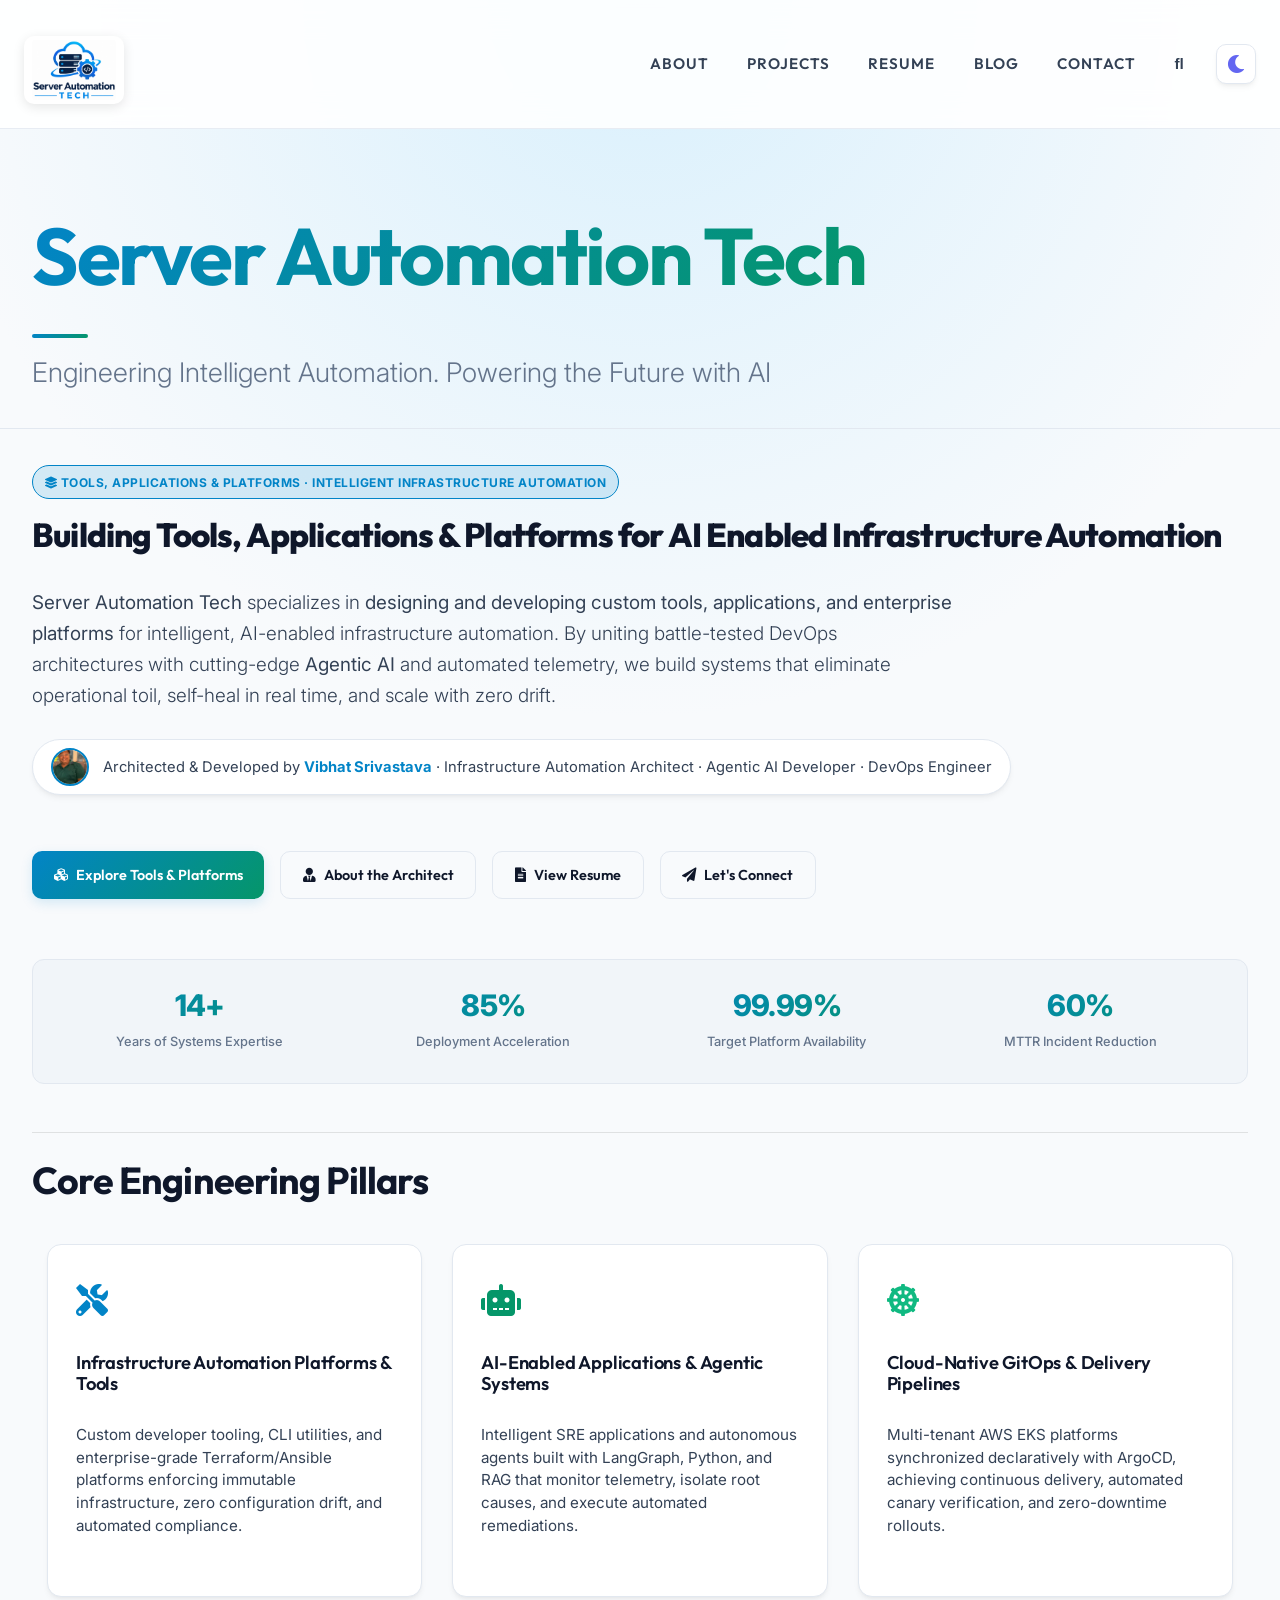
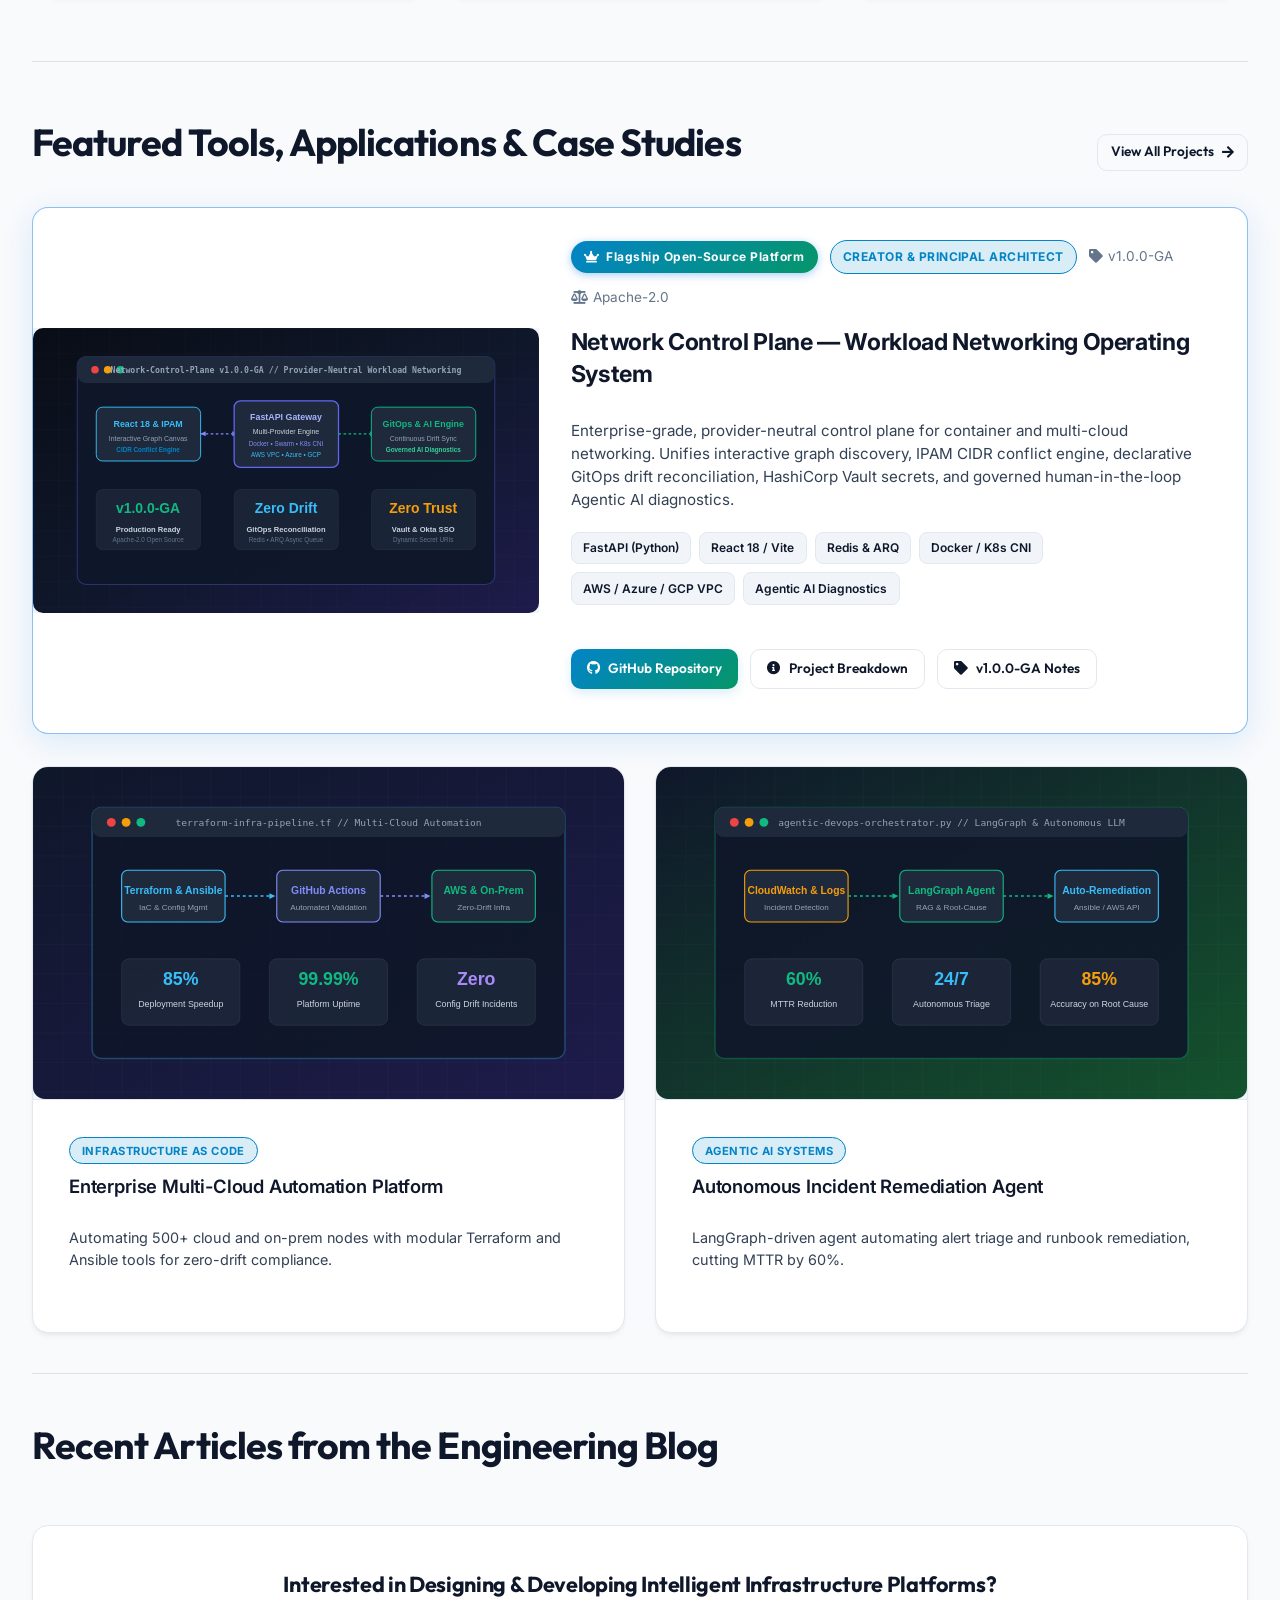
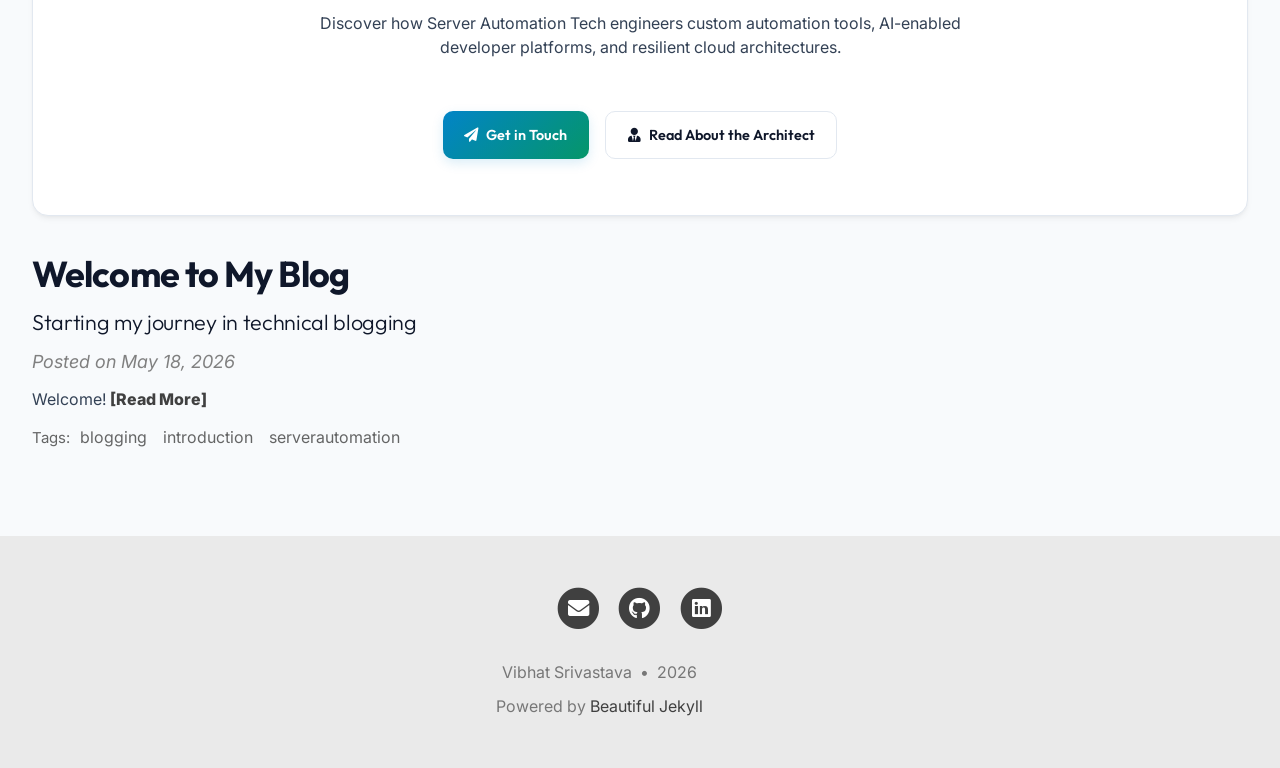
==== commit ebf5ddd2: "Deploy from Profile_Builder vibhatsrivastava/Profile_Builder@999fc8c93007b74931ad8daf74f6a3ec8955456" ====
--- a/index.html
+++ b/index.html
@@ -33,7 +33,7 @@
   <link rel="stylesheet" href="/assets/css/beautifuljekyll.css">
   
   <!-- Custom Modern Design System (with Cache Buster) -->
-  <link rel="stylesheet" href="/assets/css/main-custom.css?v=1791901987"><meta property="og:title" content="Server Automation Tech">
+  <link rel="stylesheet" href="/assets/css/main-custom.css?v=1793722879"><meta property="og:title" content="Server Automation Tech">
   <meta property="og:description" content="Engineering Intelligent Automation. Powering the Future with AI">
 
   
@@ -327,6 +327,60 @@
   <a href="/projects" class="btn-pro btn-pro-outline" style="font-size: 0.85rem; padding: 0.35rem 0.8rem;">
     View All Projects <i class="fas fa-arrow-right"></i>
   </a>
+</div>
+
+<!-- Flagship Spotlight Card -->
+<div class="row" style="margin-bottom: 2rem;">
+  <div class="col-12">
+    <div class="project-card flagship-card" style="margin-bottom: 0;">
+      <div class="row no-gutters align-items-center">
+        <div class="col-lg-5">
+          <div class="project-card-image-wrap" style="height: 100%; max-height: none; border-bottom: none;">
+            <a href="https://github.com/ServerAutomation-IN/Network-Control-Plane" target="_blank" rel="noopener noreferrer">
+              <img src="/assets/img/projects/network-control-plane.svg" alt="Network Control Plane" class="project-card-image" loading="lazy" />
+            </a>
+          </div>
+        </div>
+        <div class="col-lg-7">
+          <div class="project-card-body" style="padding: 2rem;">
+            <div class="project-meta-bar">
+              <span class="flagship-badge"><i class="fas fa-crown"></i> Flagship Open-Source Platform</span>
+              <span class="role-badge">Creator &amp; Principal Architect</span>
+              <span class="timeline-pill"><i class="fas fa-tag"></i> v1.0.0-GA</span>
+              <span class="timeline-pill"><i class="fas fa-balance-scale"></i> Apache-2.0</span>
+            </div>
+            <h3 style="margin-top: 0.5rem; font-size: 1.45rem;">
+              <a href="/projects#network-control-plane" style="color: var(--text-primary); text-decoration: none;">
+                Network Control Plane &mdash; Workload Networking Operating System
+              </a>
+            </h3>
+            <p style="font-size: 0.95rem; color: var(--text-secondary); margin-bottom: 1.25rem;">
+              Enterprise-grade, provider-neutral control plane for container and multi-cloud networking. Unifies interactive graph discovery, IPAM CIDR conflict engine, declarative GitOps drift reconciliation, HashiCorp Vault secrets, and governed human-in-the-loop Agentic AI diagnostics.
+            </p>
+            <div class="tech-stack-wrap" style="margin-bottom: 1.25rem;">
+              <span class="tech-tag">FastAPI (Python)</span>
+              <span class="tech-tag">React 18 / Vite</span>
+              <span class="tech-tag">Redis &amp; ARQ</span>
+              <span class="tech-tag">Docker / K8s CNI</span>
+              <span class="tech-tag">AWS / Azure / GCP VPC</span>
+              <span class="tech-tag">Agentic AI Diagnostics</span>
+            </div>
+            <div style="display: flex; gap: 0.75rem; flex-wrap: wrap;">
+              <a href="https://github.com/ServerAutomation-IN/Network-Control-Plane" target="_blank" rel="noopener noreferrer" class="btn-pro btn-pro-primary" style="font-size: 0.85rem; padding: 0.45rem 1rem;">
+                <i class="fab fa-github"></i> GitHub Repository
+              </a>
+              <a href="/projects#network-control-plane" class="btn-pro btn-pro-outline" style="font-size: 0.85rem; padding: 0.45rem 1rem;">
+                <i class="fas fa-info-circle"></i> Project Breakdown
+              </a>
+              <a href="https://github.com/ServerAutomation-IN/Network-Control-Plane/releases/tag/v1.0.0-GA" target="_blank" rel="noopener noreferrer" class="btn-pro btn-pro-outline" style="font-size: 0.85rem; padding: 0.45rem 1rem;">
+                <i class="fas fa-tag"></i> v1.0.0-GA Notes
+              </a>
+            </div>
+          </div>
+        </div>
+      </div>
+    </div>
+  </div>
 </div>
 
 <div class="row">
--- a/assets/css/main-custom.css
+++ b/assets/css/main-custom.css
@@ -525,6 +525,31 @@
   transition: transform var(--transition-smooth), box-shadow var(--transition-smooth), border-color var(--transition-smooth);
 }
 
+.project-card.flagship-card {
+  border: 1.5px solid rgba(0, 113, 227, 0.45);
+  box-shadow: 0 8px 30px rgba(0, 113, 227, 0.12);
+  position: relative;
+}
+
+[data-theme="dark"] .project-card.flagship-card {
+  border: 1.5px solid rgba(56, 189, 248, 0.4);
+  box-shadow: 0 10px 32px rgba(6, 182, 212, 0.12);
+}
+
+.flagship-badge {
+  background: var(--accent-gradient);
+  color: #ffffff !important;
+  font-weight: 700;
+  font-size: 0.75rem;
+  letter-spacing: 0.04em;
+  padding: 0.35rem 0.85rem;
+  border-radius: 9999px;
+  display: inline-flex;
+  align-items: center;
+  gap: 0.4rem;
+  box-shadow: 0 2px 8px rgba(0, 113, 227, 0.35);
+}
+
 .project-card:hover {
   transform: translateY(-5px);
   box-shadow: var(--card-shadow-hover);
